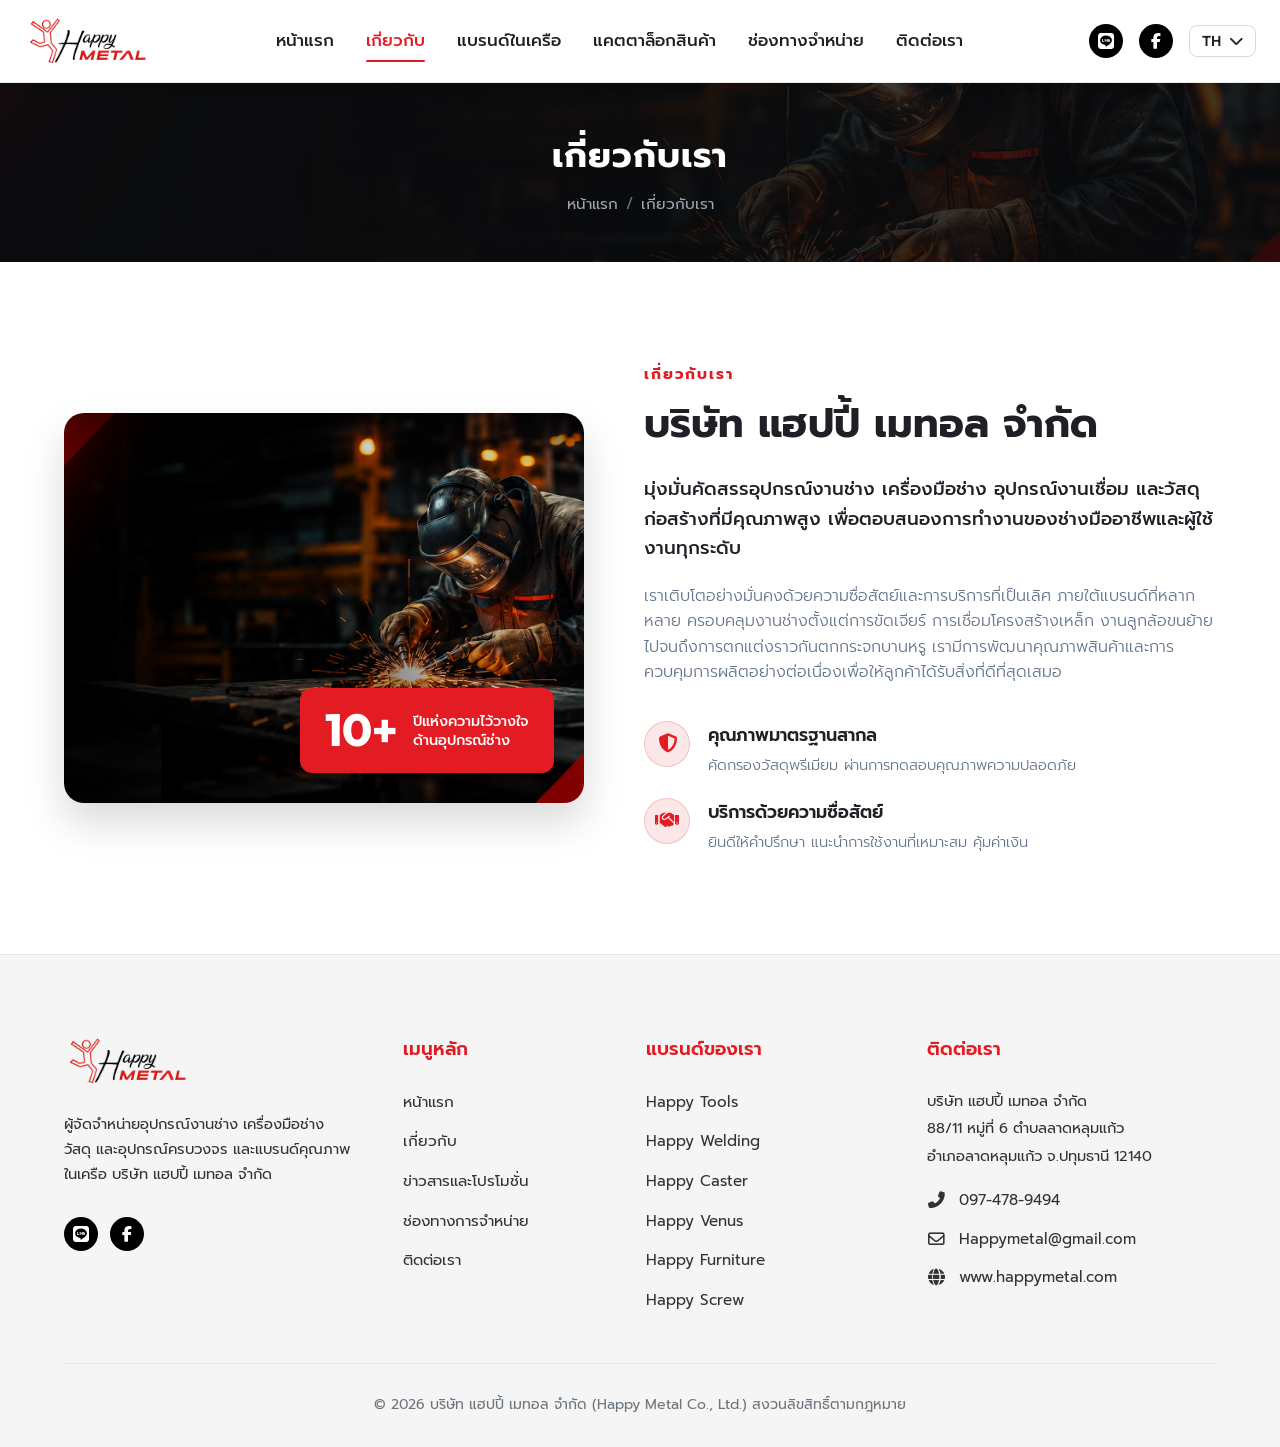
==== about.html @ 50dba53c "Initial commit" ====
<!DOCTYPE html>
<html lang="th">
<head>
    <meta charset="UTF-8">
    <meta name="viewport" content="width=device-width, initial-scale=1.0">
    <title>เกี่ยวกับเรา | Happy Metal</title>
    <!-- Meta Tags for SEO -->
    <meta name="description" content="บริษัท แฮปปี้ เมทอล จำกัด ผู้นำเข้าและจัดจำหน่ายอุปกรณ์งานช่าง ครบวงจร คัดสรรคุณภาพเพื่อความเป็นมืออาชีพ">
    <meta name="keywords" content="Happy Metal, แฮปปี้ เมทอล, เกี่ยวกับเรา, เครื่องมือช่าง, อุปกรณ์เชื่อม, ลูกล้อ, อุปกรณ์กระจก">
    <meta name="author" content="Happy Metal Co., Ltd.">
    <link rel="icon" href="logo/Happt Metal.png" type="image/png">
    
    <!-- Google Fonts: Prompt for Thai & Outfit for English -->
    <link rel="preconnect" href="https://fonts.googleapis.com">
    <link rel="preconnect" href="https://fonts.gstatic.com" crossorigin>
    <link href="https://fonts.googleapis.com/css2?family=Outfit:wght@300;400;600;700;800&family=Prompt:wght@300;400;500;600;700&display=swap" rel="stylesheet">
    
    <!-- FontAwesome for Premium Icons -->
    <link rel="stylesheet" href="https://cdnjs.cloudflare.com/ajax/libs/font-awesome/6.4.0/css/all.min.css">
    
    <!-- Custom Style Sheet -->
    <link rel="stylesheet" href="styles.css">
</head>
<body>

    <!-- Header & Navigation -->
    <header class="navbar" id="navbar">
        <div class="nav-container">
            <a href="index.html" class="logo-area" id="nav-logo">
                <img src="logo/Happt Metal.png" alt="Happy Metal Logo" class="logo-img">
            </a>
            
            <nav class="nav-menu" id="nav-menu">
                <a href="index.html" class="nav-link">หน้าแรก</a>
                <a href="about.html" class="nav-link active">เกี่ยวกับ</a>
                <a href="brands.html" class="nav-link">แบรนด์ในเครือ</a>
                <a href="catalog.html" class="nav-link">แคตตาล็อกสินค้า</a>
                <a href="channels.html" class="nav-link">ช่องทางจำหน่าย</a>
                <a href="contact.html" class="nav-link">ติดต่อเรา</a>
            </nav>
            
            <div class="nav-actions">
                <a href="https://line.me" target="_blank" class="social-icon line-btn" title="Line Official Account"><i class="fab fa-line"></i></a>
                <a href="https://facebook.com" target="_blank" class="social-icon fb-btn" title="Facebook Page"><i class="fab fa-facebook-f"></i></a>
                <div class="lang-switcher" id="lang-switcher">
                    <button class="lang-btn" id="lang-btn">
                        <span>TH</span> <i class="fas fa-chevron-down"></i>
                    </button>
                    <div class="lang-dropdown">
                        <a href="#" class="lang-item active">TH</a>
                        <a href="#" class="lang-item">EN</a>
                    </div>
                </div>
                <!-- Hamburger Menu for Mobile -->
                <button class="hamburger-menu" id="hamburger-menu" aria-label="Toggle Menu">
                    <span></span>
                    <span></span>
                    <span></span>
                </button>
            </div>
        </div>
    </header>

    <!-- Page Banner -->
    <section class="page-banner">
        <div class="page-banner-overlay"></div>
        <div class="page-banner-content">
            <h1 class="page-banner-title">เกี่ยวกับเรา</h1>
            <div class="page-banner-breadcrumbs">
                <a href="index.html">หน้าแรก</a><span>/</span>เกี่ยวกับเรา
            </div>
        </div>
    </section>

    <!-- About Us Section -->
    <section class="about-section" id="about" style="border-top: none;">
        <div class="container">
            <div class="about-grid">
                <div class="about-img-area">
                    <div class="img-frame">
                        <img src="brands/BGM.png" alt="Happy Metal Factory" class="about-img-main">
                        <div class="img-badge">
                            <span class="badge-num">10+</span>
                            <span class="badge-txt">ปีแห่งความไว้วางใจ<br>ด้านอุปกรณ์ช่าง</span>
                        </div>
                    </div>
                </div>
                <div class="about-content-area">
                    <h3 class="about-tag">เกี่ยวกับเรา</h3>
                    <h2 class="about-title">บริษัท แฮปปี้ เมทอล จำกัด</h2>
                    <p class="about-text-lead">มุ่งมั่นคัดสรรอุปกรณ์งานช่าง เครื่องมือช่าง อุปกรณ์งานเชื่อม และวัสดุก่อสร้างที่มีคุณภาพสูง เพื่อตอบสนองการทำงานของช่างมืออาชีพและผู้ใช้งานทุกระดับ</p>
                    <p class="about-text">เราเติบโตอย่างมั่นคงด้วยความซื่อสัตย์และการบริการที่เป็นเลิศ ภายใต้แบรนด์ที่หลากหลาย ครอบคลุมงานช่างตั้งแต่การขัดเจียร์ การเชื่อมโครงสร้างเหล็ก งานลูกล้อขนย้าย ไปจนถึงการตกแต่งราวกันตกกระจกบานหรู เรามีการพัฒนาคุณภาพสินค้าและการควบคุมการผลิตอย่างต่อเนื่องเพื่อให้ลูกค้าได้รับสิ่งที่ดีที่สุดเสมอ</p>
                    
                    <div class="about-features">
                        <div class="feature-item">
                            <div class="feature-icon"><i class="fas fa-shield-alt"></i></div>
                            <div class="feature-info">
                                <h4>คุณภาพมาตรฐานสากล</h4>
                                <p>คัดกรองวัสดุพรีเมียม ผ่านการทดสอบคุณภาพความปลอดภัย</p>
                            </div>
                        </div>
                        <div class="feature-item">
                            <div class="feature-icon"><i class="fas fa-handshake"></i></div>
                            <div class="feature-info">
                                <h4>บริการด้วยความซื่อสัตย์</h4>
                                <p>ยินดีให้คำปรึกษา แนะนำการใช้งานที่เหมาะสม คุ้มค่าเงิน</p>
                            </div>
                        </div>
                    </div>
                </div>
            </div>
        </div>
    </section>

    <!-- Footer -->
    <footer class="footer">
        <div class="container">
            <div class="footer-grid">
                <!-- Column 1: Logo & Description -->
                <div class="footer-col brand-col">
                    <img src="logo/Happt Metal.png" alt="Happy Metal Logo" class="footer-logo">
                    <p class="footer-desc">ผู้จัดจำหน่ายอุปกรณ์งานช่าง เครื่องมือช่าง วัสดุ และอุปกรณ์ครบวงจร และแบรนด์คุณภาพ ในเครือ บริษัท แฮปปี้ เมทอล จำกัด</p>
                    <div class="footer-socials">
                        <a href="https://line.me" target="_blank" class="social-icon"><i class="fab fa-line"></i></a>
                        <a href="https://facebook.com" target="_blank" class="social-icon"><i class="fab fa-facebook-f"></i></a>
                    </div>
                </div>
                
                <!-- Column 2: Main Menu -->
                <div class="footer-col links-col">
                    <h3>เมนูหลัก</h3>
                    <ul>
                        <li><a href="index.html">หน้าแรก</a></li>
                        <li><a href="about.html">เกี่ยวกับ</a></li>
                        <li><a href="catalog.html" class="brand-filter-link" data-brand="others">ข่าวสารและโปรโมชั่น</a></li>
                        <li><a href="channels.html">ช่องทางการจำหน่าย</a></li>
                        <li><a href="contact.html">ติดต่อเรา</a></li>
                    </ul>
                </div>

                <!-- Column 3: Our Brands -->
                <div class="footer-col links-col">
                    <h3>แบรนด์ของเรา</h3>
                    <ul>
                        <li><a href="catalog.html" class="brand-filter-link" data-brand="happy-tools">Happy Tools</a></li>
                        <li><a href="catalog.html" class="brand-filter-link" data-brand="happy-welding">Happy Welding</a></li>
                        <li><a href="catalog.html" class="brand-filter-link" data-brand="happy-caster">Happy Caster</a></li>
                        <li><a href="catalog.html" class="brand-filter-link" data-brand="happy-venus">Happy Venus</a></li>
                        <li><a href="catalog.html" class="brand-filter-link" data-brand="others">Happy Furniture</a></li>
                        <li><a href="catalog.html" class="brand-filter-link" data-brand="others">Happy Screw</a></li>
                    </ul>
                </div>
                
                <!-- Column 4: Contact Us -->
                <div class="footer-col contact-col">
                    <h3>ติดต่อเรา</h3>
                    <div class="footer-address">
                        <p>บริษัท แฮปปี้ เมทอล จำกัด</p>
                        <p>88/11 หมู่ที่ 6 ตำบลลาดหลุมแก้ว</p>
                        <p>อำเภอลาดหลุมแก้ว จ.ปทุมธานี 12140</p>
                    </div>
                    <ul class="footer-contact-details">
                        <li>
                            <i class="fas fa-phone-alt"></i>
                            <span>097-478-9494</span>
                        </li>
                        <li>
                            <i class="far fa-envelope"></i>
                            <span>Happymetal@gmail.com</span>
                        </li>
                        <li>
                            <i class="fas fa-globe"></i>
                            <span>www.happymetal.com</span>
                        </li>
                    </ul>
                </div>
            </div>
            
            <div class="footer-bottom">
                <p>&copy; 2026 บริษัท แฮปปี้ เมทอล จำกัด (Happy Metal Co., Ltd.) สงวนลิขสิทธิ์ตามกฎหมาย</p>
            </div>
        </div>
    </footer>

    <!-- Custom Script File -->
    <script src="app.js"></script>
</body>
</html>
---- styles.css ----
/* ==========================================================================
   Happy Metal Corporate Website Stylesheet
   ========================================================================== */

/* 1. Global Reset & Variables */
:root {
    /* Color Palette */
    --color-bg-dark: #0b0c0e;
    --color-bg-card: #17181c;
    --color-primary: #e31b23;      /* Brand Red */
    --color-primary-hover: #c61118;
    
    /* Brand Accents */
    --color-brand-tools: #f1c40f;    /* Yellow */
    --color-brand-welding: #5b3cc4;  /* Purple */
    --color-brand-caster: #e67e22;   /* Orange */
    --color-brand-venus: #e91e63;    /* Pink */
    
    /* Neutral Colors */
    --color-text-light: #ffffff;
    --color-text-gray: #a0a5b0;
    --color-text-dark: #1e2025;
    --color-text-muted: #6c757d;
    --color-light-gray: #f8f9fa;
    --color-border: #e2e8f0;
    
    /* Fonts */
    --font-primary: 'Prompt', sans-serif;
    --font-secondary: 'Outfit', sans-serif;
    
    /* Transitions & Shadows */
    --transition-smooth: all 0.35s cubic-bezier(0.4, 0, 0.2, 1);
    --shadow-sm: 0 2px 4px rgba(0,0,0,0.05);
    --shadow-md: 0 10px 20px rgba(0,0,0,0.08);
    --shadow-lg: 0 20px 40px rgba(0,0,0,0.15);
    --shadow-brand: 0 15px 30px rgba(227, 27, 35, 0.25);
    
    --border-radius-lg: 20px;
    --border-radius-md: 12px;
    --border-radius-sm: 8px;
}

* {
    margin: 0;
    padding: 0;
    box-sizing: border-box;
    scroll-behavior: smooth;
}

body {
    font-family: var(--font-primary);
    background-color: #ffffff;
    color: var(--color-text-dark);
    line-height: 1.6;
    overflow-x: hidden;
    padding-top: 82px; /* Match navbar height to prevent overlap */
}

a {
    text-decoration: none;
    color: inherit;
    transition: var(--transition-smooth);
}

img {
    max-width: 100%;
    height: auto;
    display: block;
}

ul {
    list-style: none;
}

/* Common Layout Utilities */
.container {
    width: 100%;
    max-width: 1200px;
    margin: 0 auto;
    padding: 0 24px;
}

.text-center {
    text-align: center;
}

/* Section Common Styling */
section {
    padding: 100px 0;
    position: relative;
}

.section-header {
    margin-bottom: 60px;
}

.section-title {
    font-size: 2.5rem;
    font-weight: 700;
    color: var(--color-text-dark);
    margin-bottom: 15px;
    position: relative;
    display: inline-block;
}

.section-title::after {
    content: '';
    position: absolute;
    bottom: -8px;
    left: 50%;
    transform: translateX(-50%);
    width: 60px;
    height: 4px;
    background-color: var(--color-primary);
    border-radius: 2px;
}

.section-subtitle {
    font-size: 1.1rem;
    color: var(--color-text-muted);
    max-width: 700px;
    margin: 0 auto;
}

/* Premium Buttons */
.btn {
    display: inline-flex;
    align-items: center;
    justify-content: center;
    gap: 10px;
    padding: 14px 28px;
    font-size: 1rem;
    font-weight: 600;
    border-radius: var(--border-radius-sm);
    cursor: pointer;
    transition: var(--transition-smooth);
    border: none;
    outline: none;
}

.btn-pill {
    border-radius: 50px;
}

.btn-primary {
    background-color: var(--color-primary);
    color: var(--color-text-light);
    box-shadow: var(--shadow-brand);
}

.btn-primary:hover {
    background-color: var(--color-primary-hover);
    transform: translateY(-2px);
    box-shadow: 0 20px 35px rgba(227, 27, 35, 0.4);
}

.btn-secondary {
    background-color: transparent;
    color: var(--color-text-light);
    border: 2px solid var(--color-text-light);
}

.btn-secondary:hover {
    background-color: var(--color-text-light);
    color: var(--color-bg-dark);
    transform: translateY(-2px);
}

.btn-block {
    display: flex;
    width: 100%;
}

.btn-line {
    background-color: #06c755;
    color: white;
}
.btn-line:hover {
    background-color: #05b04b;
    box-shadow: 0 10px 20px rgba(6, 199, 85, 0.3);
    transform: translateY(-2px);
}

.btn-fb {
    background-color: #1877f2;
    color: white;
}
.btn-fb:hover {
    background-color: #166fe5;
    box-shadow: 0 10px 20px rgba(24, 119, 242, 0.3);
    transform: translateY(-2px);
}

/* ==========================================================================
   2. Header & Navbar Navigation
   ========================================================================== */
.navbar {
    position: fixed;
    top: 0;
    left: 0;
    width: 100%;
    z-index: 1000;
    background-color: #ffffff;
    border-bottom: 1px solid rgba(0, 0, 0, 0.08);
    transition: var(--transition-smooth);
    box-shadow: 0 2px 10px rgba(0, 0, 0, 0.04);
}

.navbar.scrolled {
    background-color: #ffffff;
    box-shadow: 0 4px 20px rgba(0, 0, 0, 0.08);
    padding: 5px 0;
}

.nav-container {
    max-width: 1300px;
    margin: 0 auto;
    padding: 15px 24px;
    display: flex;
    align-items: center;
    justify-content: space-between;
}

.logo-area {
    display: flex;
    align-items: center;
}

.logo-img {
    height: 52px;
    width: auto;
    object-fit: contain;
    transition: var(--transition-smooth);
}

.navbar.scrolled .logo-img {
    height: 44px;
}

.nav-menu {
    display: flex;
    align-items: center;
    gap: 32px;
}

.nav-link {
    font-size: 1.05rem;
    font-weight: 500;
    color: var(--color-text-dark);
    position: relative;
    padding: 8px 0;
}

.nav-link::after {
    content: '';
    position: absolute;
    bottom: 0;
    left: 0;
    width: 0;
    height: 2px;
    background-color: var(--color-primary);
    transition: var(--transition-smooth);
    border-radius: 1px;
}

.nav-link:hover, .nav-link.active {
    color: var(--color-primary);
}

.nav-link:hover::after, .nav-link.active::after {
    width: 100%;
}

.nav-actions {
    display: flex;
    align-items: center;
    gap: 16px;
}

.social-icon {
    width: 34px;
    height: 34px;
    border-radius: 50%;
    display: flex;
    align-items: center;
    justify-content: center;
    background-color: #000000;
    color: #ffffff;
    font-size: 1rem;
    border: none;
    transition: var(--transition-smooth);
}

.social-icon:hover {
    background-color: var(--color-primary);
    color: #ffffff;
    transform: translateY(-2px);
    box-shadow: 0 4px 10px rgba(0, 0, 0, 0.15);
}

.lang-switcher {
    position: relative;
}

.lang-btn {
    background: transparent;
    border: 1px solid rgba(0, 0, 0, 0.15);
    border-radius: var(--border-radius-sm);
    color: var(--color-text-dark);
    padding: 6px 12px;
    font-size: 0.9rem;
    font-weight: 600;
    cursor: pointer;
    display: flex;
    align-items: center;
    gap: 8px;
    transition: var(--transition-smooth);
    font-family: var(--font-secondary);
}

.lang-btn:hover {
    border-color: var(--color-primary);
    color: var(--color-primary);
}

.lang-dropdown {
    position: absolute;
    top: calc(100% + 8px);
    right: 0;
    background-color: #ffffff;
    border: 1px solid var(--color-border);
    border-radius: var(--border-radius-sm);
    box-shadow: var(--shadow-lg);
    display: flex;
    flex-direction: column;
    width: 70px;
    overflow: hidden;
    opacity: 0;
    transform: translateY(-10px);
    pointer-events: none;
    transition: var(--transition-smooth);
}

.lang-switcher:hover .lang-dropdown {
    opacity: 1;
    transform: translateY(0);
    pointer-events: auto;
}

.lang-item {
    padding: 8px 16px;
    font-size: 0.9rem;
    font-weight: 600;
    text-align: center;
    color: var(--color-text-dark);
    font-family: var(--font-secondary);
}

.lang-item:hover, .lang-item.active {
    background-color: var(--color-primary);
    color: #ffffff;
}

/* Mobile Hamburger Menu */
.hamburger-menu {
    display: none;
    flex-direction: column;
    justify-content: space-between;
    width: 24px;
    height: 18px;
    background: transparent;
    border: none;
    cursor: pointer;
    z-index: 1001;
}

.hamburger-menu span {
    display: block;
    width: 100%;
    height: 2px;
    background-color: var(--color-text-dark);
    transition: var(--transition-smooth);
    border-radius: 1px;
}

/* Hamburger active transformation */
.hamburger-menu.active span:nth-child(1) {
    transform: translateY(8px) rotate(45deg);
}

.hamburger-menu.active span:nth-child(2) {
    opacity: 0;
}

.hamburger-menu.active span:nth-child(3) {
    transform: translateY(-8px) rotate(-45deg);
}

/* ==========================================================================
   3. Hero Banner Section
   ========================================================================== */
.hero-section {
    height: 420px;
    width: 100%;
    max-width: 100%;
    display: flex;
    align-items: center;
    overflow: hidden;
    position: relative;
    padding: 0;
}

.hero-bg {
    position: absolute;
    top: 0;
    left: 0;
    width: 100%;
    height: 100%;
    background-size: cover;
    background-position: center right;
    transition: transform 10s ease;
}

.hero-section:hover .hero-bg {
    transform: scale(1.05);
}

/* The dark overlay that ensures text readability on the left */
.hero-overlay-slanted {
    position: absolute;
    top: 0;
    left: 0;
    width: 100%;
    height: 100%;
    background: linear-gradient(to right, 
        rgba(11, 12, 14, 0.85) 0%, 
        rgba(11, 12, 14, 0.5) 40%, 
        transparent 70%
    );
    z-index: 1;
}

.hero-overlay-slanted::after {
    display: none;
}

.hero-container {
    position: relative;
    z-index: 5;
    height: 100%;
    display: flex;
    align-items: center;
}

.hero-content {
    max-width: 600px;
    opacity: 0;
    transform: translateY(20px);
    animation: fadeInUp 1s forwards 0.2s;
}

.hero-title {
    font-family: var(--font-secondary);
    font-size: 3.8rem;
    font-weight: 800;
    letter-spacing: 2px;
    color: var(--color-primary);
    margin-bottom: 0px;
    line-height: 1.1;
    text-shadow: 0 5px 15px rgba(0,0,0,0.5);
}

.hero-subtitle {
    font-size: 2.2rem;
    font-weight: 700;
    color: var(--color-text-light);
    margin-bottom: 10px;
    text-shadow: 0 4px 8px rgba(0,0,0,0.5);
}

.hero-desc {
    font-size: 1.1rem;
    color: rgba(255, 255, 255, 0.85);
    margin-bottom: 25px;
    font-weight: 300;
    border-left: 3px solid var(--color-primary);
    padding-left: 15px;
}

.hero-scroll-indicator {
    position: absolute;
    bottom: 15px;
    left: 50%;
    transform: translateX(-50%);
    z-index: 5;
    display: flex;
    flex-direction: column;
    align-items: center;
    gap: 6px;
    color: var(--color-text-gray);
    font-size: 0.8rem;
    pointer-events: none;
}

.animate-bounce {
    animation: bounce 2s infinite;
}

/* ==========================================================================
   4. Our Brands Section
   ========================================================================== */
.brands-section {
    background-color: #ffffff;
}

.brands-grid {
    display: grid;
    grid-template-columns: repeat(4, 1fr);
    gap: 24px;
    margin-top: 40px;
}

/* Interactive Brand Cards */
.brand-card {
    position: relative;
    border-radius: var(--border-radius-lg);
    overflow: hidden;
    cursor: pointer;
    transition: transform 0.4s cubic-bezier(0.175, 0.885, 0.32, 1.275), box-shadow 0.4s cubic-bezier(0.165, 0.84, 0.44, 1);
    background-color: var(--color-bg-card);
    aspect-ratio: 1 / 1.8;
}

.brand-card-img {
    width: 100%;
    height: 100%;
    object-fit: cover;
    transition: var(--transition-smooth);
}

.brand-card-overlay {
    position: absolute;
    top: 0;
    left: 0;
    width: 100%;
    height: 100%;
    background: linear-gradient(to top, rgba(0,0,0,0.7) 0%, rgba(0,0,0,0.2) 50%, transparent 100%);
    opacity: 0;
    display: flex;
    align-items: flex-end;
    justify-content: center;
    padding-bottom: 35px;
    transition: var(--transition-smooth);
}

.brand-card-btn {
    display: inline-flex;
    align-items: center;
    gap: 10px;
    background-color: var(--color-text-light);
    color: var(--color-bg-dark);
    font-family: var(--font-primary);
    font-weight: 600;
    padding: 10px 20px 10px 24px;
    border-radius: 50px;
    border: none;
    cursor: pointer;
    font-size: 0.95rem;
    transform: translateY(15px);
    transition: var(--transition-smooth);
    box-shadow: var(--shadow-md);
}

.brand-card-btn i {
    display: inline-flex;
    align-items: center;
    justify-content: center;
    width: 22px;
    height: 22px;
    border: 1.5px solid var(--color-bg-dark);
    border-radius: 50%;
    font-size: 0.68rem;
    padding-left: 1px; /* Visual center adjustment for chevron */
}

.brand-card:hover {
    transform: translateY(-15px) scale(1.03);
}

.brand-card:hover .brand-card-overlay {
    opacity: 1;
}

.brand-card:hover .brand-card-btn {
    transform: translateY(0);
}

/* Glow Styles */
.yellow-glow {
    box-shadow: 0 5px 15px rgba(241, 196, 15, 0.1);
}
.yellow-glow:hover {
    box-shadow: 0 15px 35px rgba(241, 196, 15, 0.35);
}

.purple-glow {
    box-shadow: 0 5px 15px rgba(91, 60, 196, 0.1);
}
.purple-glow:hover {
    box-shadow: 0 15px 35px rgba(91, 60, 196, 0.35);
}

.orange-glow {
    box-shadow: 0 5px 15px rgba(230, 126, 34, 0.1);
}
.orange-glow:hover {
    box-shadow: 0 15px 35px rgba(230, 126, 34, 0.35);
}

.pink-glow {
    box-shadow: 0 5px 15px rgba(233, 30, 99, 0.1);
}
.pink-glow:hover {
    box-shadow: 0 15px 35px rgba(233, 30, 99, 0.35);
}

/* ==========================================================================
   5. Product Catalog (Showcase) Section
   ========================================================================== */
.catalog-section {
    background-color: var(--color-light-gray);
    color: var(--color-text-dark);
}

.catalog-section .section-title {
    color: var(--color-text-dark);
}

.catalog-section .section-subtitle {
    color: var(--color-text-muted);
}

.catalog-filters {
    display: flex;
    justify-content: center;
    flex-wrap: wrap;
    gap: 12px;
    margin-bottom: 45px;
}

.filter-btn {
    font-family: var(--font-primary);
    background-color: white;
    color: var(--color-text-dark);
    padding: 10px 24px;
    border-radius: 50px;
    font-size: 0.95rem;
    font-weight: 500;
    border: 1px solid var(--color-border);
    cursor: pointer;
    transition: var(--transition-smooth);
    box-shadow: var(--shadow-sm);
}

.filter-btn:hover {
    transform: translateY(-2px);
    box-shadow: var(--shadow-md);
}

/* Dynamic filter active colors corresponding to their brand themes */
.filter-btn.active {
    color: white;
}

.filter-btn[data-filter="all"].active { background-color: var(--color-primary); border-color: var(--color-primary); }
.filter-btn[data-filter="happy-tools"].active { background-color: var(--color-brand-tools); border-color: var(--color-brand-tools); color: #000; }
.filter-btn[data-filter="happy-welding"].active { background-color: var(--color-brand-welding); border-color: var(--color-brand-welding); }
.filter-btn[data-filter="happy-caster"].active { background-color: var(--color-brand-caster); border-color: var(--color-brand-caster); }
.filter-btn[data-filter="happy-venus"].active { background-color: var(--color-brand-venus); border-color: var(--color-brand-venus); }
.filter-btn[data-filter="others"].active { background-color: #64748b; border-color: #64748b; }

.products-grid {
    display: grid;
    grid-template-columns: repeat(4, 1fr);
    gap: 30px;
}

/* Product Cards */
.product-item {
    transition: var(--transition-smooth);
}

.product-card {
    background-color: white;
    border-radius: var(--border-radius-md);
    overflow: hidden;
    box-shadow: var(--shadow-sm);
    border: 1px solid var(--color-border);
    height: 100%;
    display: flex;
    flex-direction: column;
    transition: transform 0.4s cubic-bezier(0.175, 0.885, 0.32, 1.275), box-shadow 0.4s cubic-bezier(0.165, 0.84, 0.44, 1);
}

.product-img-wrapper {
    position: relative;
    aspect-ratio: 1/1;
    overflow: hidden;
    background-color: #f1f2f5;
    display: flex;
    align-items: center;
    justify-content: center;
}

.product-img {
    width: 100%;
    height: 100%;
    object-fit: cover;
    transition: var(--transition-smooth);
}

.product-card:hover {
    transform: translateY(-10px);
    box-shadow: var(--shadow-lg);
}

.product-badge {
    position: absolute;
    top: 12px;
    right: 12px;
    font-size: 0.75rem;
    font-weight: 600;
    padding: 4px 10px;
    border-radius: 50px;
    color: white;
    box-shadow: var(--shadow-sm);
}

/* Badge color configurations */
.tools-badge { background-color: var(--color-brand-tools); color: #000; }
.welding-badge { background-color: var(--color-brand-welding); }
.caster-badge { background-color: var(--color-brand-caster); }
.venus-badge { background-color: var(--color-brand-venus); }
.others-badge { background-color: #64748b; }

.product-info {
    padding: 20px;
    display: flex;
    flex-direction: column;
    flex-grow: 1;
}

.product-name {
    font-size: 1.1rem;
    font-weight: 600;
    color: var(--color-text-dark);
    margin-bottom: 8px;
    line-height: 1.4;
    height: 2.8rem;
    display: -webkit-box;
    -webkit-line-clamp: 2;
    -webkit-box-orient: vertical;
    overflow: hidden;
}

.product-desc-short {
    font-size: 0.88rem;
    color: var(--color-text-muted);
    margin-bottom: 20px;
    line-height: 1.5;
    height: 2.6rem;
    display: -webkit-box;
    -webkit-line-clamp: 2;
    -webkit-box-orient: vertical;
    overflow: hidden;
}

.btn-view-detail {
    margin-top: auto;
    background: transparent;
    border: none;
    color: var(--color-primary);
    font-weight: 600;
    font-size: 0.95rem;
    cursor: pointer;
    display: flex;
    align-items: center;
    gap: 8px;
    padding: 0;
    transition: var(--transition-smooth);
    text-align: left;
}

.btn-view-detail i {
    transition: var(--transition-smooth);
}

.product-card:hover {
    transform: translateY(-6px);
    box-shadow: var(--shadow-lg);
    border-color: rgba(227, 27, 35, 0.15);
}

.product-card:hover .btn-view-detail {
    color: var(--color-primary-hover);
}

.product-card:hover .btn-view-detail i {
    transform: translateX(4px);
}

/* ==========================================================================
   6. About Us Section
   ========================================================================== */
.about-section {
    background-color: #ffffff;
    border-top: 1px solid var(--color-border);
    color: var(--color-text-dark);
}

.about-grid {
    display: grid;
    grid-template-columns: 1fr 1.1fr;
    gap: 60px;
    align-items: center;
}

.about-img-area {
    position: relative;
}

.img-frame {
    position: relative;
    border-radius: var(--border-radius-lg);
    overflow: hidden;
    box-shadow: var(--shadow-lg);
}

.about-img-main {
    width: 100%;
    object-fit: cover;
    aspect-ratio: 4/3;
    filter: brightness(0.85);
}

.img-badge {
    position: absolute;
    bottom: 30px;
    right: 30px;
    background-color: var(--color-primary);
    color: white;
    padding: 20px 25px;
    border-radius: var(--border-radius-md);
    box-shadow: var(--shadow-lg);
    display: flex;
    align-items: center;
    gap: 15px;
    z-index: 10;
}

.badge-num {
    font-family: var(--font-secondary);
    font-size: 2.8rem;
    font-weight: 800;
    line-height: 1;
}

.badge-txt {
    font-size: 0.9rem;
    font-weight: 500;
    line-height: 1.3;
}

.about-tag {
    color: var(--color-primary);
    font-size: 0.95rem;
    font-weight: 700;
    text-transform: uppercase;
    letter-spacing: 2px;
    margin-bottom: 12px;
}

.about-title {
    font-size: 2.5rem;
    font-weight: 700;
    margin-bottom: 25px;
    line-height: 1.3;
}

.about-text-lead {
    font-size: 1.15rem;
    color: var(--color-text-dark);
    margin-bottom: 20px;
    font-weight: 500;
}

.about-text {
    color: #64748b;
    margin-bottom: 35px;
    font-weight: 300;
}

.about-features {
    display: flex;
    flex-direction: column;
    gap: 20px;
}

.feature-item {
    display: flex;
    gap: 18px;
    align-items: flex-start;
}

.feature-icon {
    width: 46px;
    height: 46px;
    background-color: rgba(227, 27, 35, 0.1);
    border: 1px solid rgba(227, 27, 35, 0.2);
    border-radius: 50%;
    display: flex;
    align-items: center;
    justify-content: center;
    color: var(--color-primary);
    font-size: 1.2rem;
    flex-shrink: 0;
}

.feature-info h4 {
    font-size: 1.1rem;
    font-weight: 600;
    margin-bottom: 5px;
}

.feature-info p {
    color: #64748b;
    font-size: 0.92rem;
    font-weight: 300;
}

/* ==========================================================================
   7. Distribution Channels Section
   ========================================================================== */
.channels-section {
    background-color: #f8f9fa;
}

.channels-grid {
    display: grid;
    grid-template-columns: repeat(4, 1fr);
    gap: 24px;
    margin-top: 50px;
}

.channel-card {
    background-color: #ffffff;
    border: 1px solid var(--color-border);
    border-radius: var(--border-radius-md);
    padding: 35px 25px;
    display: flex;
    flex-direction: column;
    align-items: center;
    transition: var(--transition-smooth);
}

.channel-icon {
    font-size: 2.5rem;
    margin-bottom: 20px;
    transition: var(--transition-smooth);
}

.channel-card h3 {
    font-size: 1.25rem;
    font-weight: 600;
    color: var(--color-text-dark);
    margin-bottom: 12px;
}

.channel-card p {
    font-size: 0.88rem;
    color: var(--color-text-muted);
    margin-bottom: 25px;
    font-weight: 300;
    flex-grow: 1;
}

.channel-link {
    font-size: 0.9rem;
    font-weight: 600;
    display: inline-flex;
    align-items: center;
    gap: 8px;
}

.channel-link i {
    transition: var(--transition-smooth);
}

.channel-card:hover {
    transform: translateY(-8px);
    background-color: #ffffff;
}

.channel-card:hover .channel-link i {
    transform: translateX(5px);
}

/* Colored specific themes for channels */
.card-line .channel-icon, .card-line .channel-link { color: #06c755; }
.card-line:hover { border-color: rgba(6, 199, 85, 0.3); box-shadow: 0 15px 30px rgba(6, 199, 85, 0.15); }

.card-facebook .channel-icon, .card-facebook .channel-link { color: #1877f2; }
.card-facebook:hover { border-color: rgba(24, 119, 242, 0.3); box-shadow: 0 15px 30px rgba(24, 119, 242, 0.15); }

.card-shopee .channel-icon, .card-shopee .channel-link { color: #ee4d2d; }
.card-shopee:hover { border-color: rgba(238, 77, 45, 0.3); box-shadow: 0 15px 30px rgba(238, 77, 45, 0.15); }

.card-lazada .channel-icon, .card-lazada .channel-link { color: #101566; }
/* Lazada colors can also be a blue-purple gradient */
.card-lazada:hover { border-color: rgba(16, 21, 102, 0.4); box-shadow: 0 15px 30px rgba(16, 21, 102, 0.15); }

/* ==========================================================================
   8. Contact & Map Section
   ========================================================================== */
.contact-section {
    background-color: #ffffff;
}

.contact-grid {
    display: grid;
    grid-template-columns: 1fr 1.2fr;
    gap: 50px;
    margin-bottom: 60px;
}

.contact-info-area {
    display: flex;
    flex-direction: column;
    gap: 30px;
}

.info-box {
    display: flex;
    gap: 20px;
    align-items: flex-start;
}

.info-icon {
    width: 48px;
    height: 48px;
    background-color: #f8f9fa;
    border: 1px solid var(--color-border);
    border-radius: var(--border-radius-sm);
    display: flex;
    align-items: center;
    justify-content: center;
    color: var(--color-primary);
    font-size: 1.25rem;
    flex-shrink: 0;
}

.info-details h3 {
    font-size: 1.15rem;
    font-weight: 600;
    color: var(--color-text-dark);
    margin-bottom: 6px;
}

.info-details p {
    color: var(--color-text-muted);
    font-size: 0.95rem;
    font-weight: 300;
}

/* Premium Form Styling */
.contact-form-area {
    background-color: #f8f9fa;
    border: 1px solid var(--color-border);
    padding: 40px;
    border-radius: var(--border-radius-lg);
    box-shadow: var(--shadow-md);
}

.contact-form {
    display: flex;
    flex-direction: column;
    gap: 20px;
}

.form-group-row {
    display: grid;
    grid-template-columns: 1fr 1fr;
    gap: 20px;
}

.form-group {
    display: flex;
    flex-direction: column;
    gap: 8px;
}

.form-group label {
    font-size: 0.9rem;
    font-weight: 500;
    color: var(--color-text-dark);
}

.form-group label .required {
    color: var(--color-primary);
}

.form-group input,
.form-group select,
.form-group textarea {
    font-family: var(--font-primary);
    background-color: #ffffff;
    border: 1px solid var(--color-border);
    color: var(--color-text-dark);
    padding: 12px 16px;
    border-radius: var(--border-radius-sm);
    font-size: 0.95rem;
    transition: var(--transition-smooth);
    outline: none;
}

.form-group select {
    appearance: none;
    background-image: url("data:image/svg+xml;utf8,<svg xmlns='http://www.w3.org/2000/svg' width='10' height='6' fill='none'><path stroke='%23333333' stroke-linecap='round' stroke-linejoin='round' stroke-width='1.5' d='M1 1l4 4 4-4'/></svg>");
    background-repeat: no-repeat;
    background-position: right 16px center;
    padding-right: 40px;
}

.form-group select option {
    background-color: #ffffff;
    color: var(--color-text-dark);
}
.form-group input:focus,
.form-group select:focus,
.form-group textarea:focus {
    border-color: var(--color-primary);
    background-color: #ffffff;
    box-shadow: 0 0 10px rgba(227, 27, 35, 0.1);
}
/* Map Container Layout */
.map-container {
    border-radius: var(--border-radius-lg);
    overflow: hidden;
    height: 350px;
    border: 1px solid rgba(255, 255, 255, 0.05);
    box-shadow: var(--shadow-lg);
}

.map-placeholder {
    height: 100%;
    width: 100%;
    background: linear-gradient(135deg, rgba(227, 27, 35, 0.05) 0%, rgba(11, 12, 14, 0.6) 100%), url('brands/BGM.png') no-repeat center center / cover;
    display: flex;
    flex-direction: column;
    align-items: center;
    justify-content: center;
    gap: 15px;
    padding: 30px;
    text-align: center;
}

.map-placeholder i {
    font-size: 3.5rem;
    color: var(--color-primary);
    text-shadow: 0 0 20px rgba(227, 27, 35, 0.4);
}

.map-placeholder h3 {
    font-size: 1.4rem;
    font-weight: 600;
}

.map-placeholder p {
    color: var(--color-text-gray);
    max-width: 500px;
    font-size: 0.92rem;
    margin-bottom: 10px;
}

/* ==========================================================================
   8.5 Page Banner for Subpages
   ========================================================================== */
.page-banner {
    position: relative;
    height: 180px;
    background-color: #0b0c0e;
    background-image: url('brands/BGM.png');
    background-size: cover;
    background-position: center;
    display: flex;
    align-items: center;
    justify-content: center;
    color: #ffffff;
    text-align: center;
    padding: 0;
}

.page-banner-overlay {
    position: absolute;
    top: 0;
    left: 0;
    width: 100%;
    height: 100%;
    background: linear-gradient(115deg, rgba(11, 12, 14, 0.95) 0%, rgba(11, 12, 14, 0.75) 100%);
    z-index: 1;
}

.page-banner-content {
    position: relative;
    z-index: 2;
}

.page-banner-title {
    font-size: 2.2rem;
    font-weight: 700;
    font-family: var(--font-primary);
    color: #ffffff;
    margin-bottom: 8px;
    letter-spacing: 1px;
}

.page-banner-breadcrumbs {
    font-size: 0.95rem;
    color: var(--color-text-gray);
    font-weight: 400;
}

.page-banner-breadcrumbs a {
    color: var(--color-text-gray);
    transition: var(--transition-smooth);
}

.page-banner-breadcrumbs a:hover {
    color: var(--color-primary);
}

.page-banner-breadcrumbs span {
    margin: 0 8px;
    color: var(--color-text-muted);
}

/* ==========================================================================
   9. Footer Styling
   ========================================================================== */
.footer {
    background-color: #f5f5f5;
    border-top: 1px solid #e2e8f0;
    padding: 80px 0 30px;
    color: #333333;
}

.footer-grid {
    display: grid;
    grid-template-columns: 1.5fr 1fr 1.2fr 1.5fr;
    gap: 50px;
    margin-bottom: 50px;
}

.footer-logo {
    height: 52px;
    width: auto;
    object-fit: contain;
    margin-bottom: 25px;
}

.footer-desc {
    color: #333333;
    font-size: 0.92rem;
    line-height: 1.7;
    margin-bottom: 30px;
    font-weight: 400;
}

.footer-socials {
    display: flex;
    gap: 12px;
}

.footer-socials .social-icon {
    background-color: #000000;
    color: #ffffff;
}

.footer-socials .social-icon:hover {
    background-color: var(--color-primary);
    color: #ffffff;
}

.footer-col h3 {
    font-size: 1.15rem;
    font-weight: 600;
    color: var(--color-primary);
    margin-bottom: 25px;
    position: relative;
}

/* Removed h3::after bottom line */

.footer-col ul {
    display: flex;
    flex-direction: column;
    gap: 14px;
}

.footer-col ul a {
    color: #333333;
    font-size: 0.95rem;
    font-weight: 400;
}

.footer-col ul a:hover {
    color: var(--color-primary);
    padding-left: 5px;
}

/* Contact Column Styles */
.footer-address {
    font-size: 0.92rem;
    line-height: 1.6;
    margin-bottom: 20px;
    color: #333333;
}

.footer-address p {
    margin-bottom: 4px;
}

.footer-contact-details {
    display: flex;
    flex-direction: column;
    gap: 14px;
    list-style: none;
    padding: 0;
}

.footer-contact-details li {
    display: flex;
    align-items: center;
    gap: 12px;
    color: #333333;
    font-size: 0.95rem;
}

.footer-contact-details li i {
    font-size: 1.05rem;
    width: 20px;
    text-align: center;
    color: #333333;
}

.footer-bottom {
    border-top: 1px solid #e2e8f0;
    padding-top: 30px;
    text-align: center;
}

.footer-bottom p {
    color: var(--color-text-muted);
    font-size: 0.88rem;
    font-weight: 400;
}

/* ==========================================================================
   10. Lightbox Modal for Products
   ========================================================================== */
.lightbox {
    position: fixed;
    top: 0;
    left: 0;
    width: 100%;
    height: 100%;
    z-index: 2000;
    display: flex;
    align-items: center;
    justify-content: center;
    padding: 24px;
    opacity: 0;
    pointer-events: none;
    transition: var(--transition-smooth);
}

.lightbox.active {
    opacity: 1;
    pointer-events: auto;
}

.lightbox-overlay {
    position: absolute;
    top: 0;
    left: 0;
    width: 100%;
    height: 100%;
    background-color: rgba(11, 12, 14, 0.85);
    backdrop-filter: blur(8px);
}

.lightbox-card {
    position: relative;
    background-color: white;
    color: var(--color-text-dark);
    width: 100%;
    max-width: 900px;
    border-radius: var(--border-radius-lg);
    overflow: hidden;
    z-index: 10;
    box-shadow: var(--shadow-lg);
    transform: scale(0.9);
    transition: var(--transition-smooth);
}

.lightbox.active .lightbox-card {
    transform: scale(1);
}

.lightbox-close {
    position: absolute;
    top: 20px;
    right: 25px;
    background: transparent;
    border: none;
    font-size: 2.2rem;
    cursor: pointer;
    color: var(--color-text-muted);
    z-index: 20;
    transition: var(--transition-smooth);
}

.lightbox-close:hover {
    color: var(--color-primary);
    transform: rotate(90deg);
}

.lightbox-grid {
    display: grid;
    grid-template-columns: 1fr 1fr;
}

.lightbox-img-area {
    background-color: #f1f2f5;
    aspect-ratio: 1/1;
    display: flex;
    align-items: center;
    justify-content: center;
}

.lightbox-img-area img {
    width: 100%;
    height: 100%;
    object-fit: cover;
}

.lightbox-content-area {
    padding: 45px;
    display: flex;
    flex-direction: column;
    justify-content: center;
}

.lightbox-badge {
    font-size: 0.8rem;
    font-weight: 700;
    text-transform: uppercase;
    letter-spacing: 1px;
    padding: 5px 12px;
    border-radius: 50px;
    color: white;
    display: inline-block;
    align-self: flex-start;
    margin-bottom: 20px;
}

.lightbox-title {
    font-size: 1.8rem;
    font-weight: 700;
    line-height: 1.3;
    margin-bottom: 15px;
}

.lightbox-divider {
    width: 50px;
    height: 4px;
    background-color: var(--color-primary);
    margin-bottom: 25px;
}

.lightbox-desc {
    font-size: 1rem;
    color: var(--color-text-muted);
    line-height: 1.7;
    margin-bottom: 30px;
    font-weight: 300;
}

.lightbox-meta {
    display: flex;
    flex-direction: column;
    gap: 12px;
    margin-bottom: 35px;
}

.meta-item {
    display: flex;
    align-items: center;
    gap: 12px;
    font-size: 0.9rem;
    font-weight: 500;
    color: var(--color-text-dark);
}

.meta-item i {
    color: #2ecc71;
}

.lightbox-actions {
    display: flex;
    gap: 15px;
}

.lightbox-actions .btn {
    flex: 1;
    font-size: 0.92rem;
    padding: 12px 20px;
}

/* ==========================================================================
   11. Animations
   ========================================================================== */
@keyframes fadeInUp {
    to {
        opacity: 1;
        transform: translateY(0);
    }
}

@keyframes bounce {
    0%, 20%, 50%, 80%, 100% {
        transform: translateY(0);
    }
    40% {
        transform: translateY(-8px);
    }
    60% {
        transform: translateY(-4px);
    }
}

/* Scroll Fade In Animation Classes triggered by JS */
.fade-in-up-scroll {
    opacity: 0;
    transform: translateY(40px);
    transition: opacity 0.8s ease, transform 0.8s cubic-bezier(0.4, 0, 0.2, 1);
}

.fade-in-up-scroll.appear {
    opacity: 1;
    transform: translateY(0);
}

/* ==========================================================================
   12. Responsive Design (Media Queries)
   ========================================================================== */
@media (max-width: 1024px) {
    .hero-title {
        font-size: 4rem;
    }
    
    .hero-subtitle {
        font-size: 2.2rem;
    }
    
    .brands-grid {
        grid-template-columns: repeat(2, 1fr);
        gap: 20px;
    }
    
    .products-grid {
        grid-template-columns: repeat(3, 1fr);
        gap: 20px;
    }
    
    .about-grid {
        grid-template-columns: 1fr;
        gap: 40px;
    }
    
    .about-img-area {
        max-width: 600px;
        margin: 0 auto;
    }
    
    .channels-grid {
        grid-template-columns: repeat(2, 1fr);
    }
    
    .contact-grid {
        grid-template-columns: 1fr;
        gap: 40px;
    }
    
    .footer-grid {
        grid-template-columns: 1fr 1fr;
        gap: 40px;
    }
    
    .footer-col.brand-col,
    .footer-col.contact-col {
        grid-column: span 2;
    }
}

@media (max-width: 768px) {
    section {
        padding: 70px 0;
    }
    
    .section-title {
        font-size: 2rem;
    }
    
    /* Navigation drawer for mobile */
    .hamburger-menu {
        display: flex;
    }
    
    .nav-menu {
        position: fixed;
        top: 0;
        right: -100%;
        width: 280px;
        height: 100vh;
        background-color: var(--color-bg-card);
        flex-direction: column;
        align-items: flex-start;
        justify-content: flex-start;
        padding: 100px 40px 40px;
        gap: 24px;
        box-shadow: var(--shadow-lg);
        transition: var(--transition-smooth);
        z-index: 1000;
        border-left: 1px solid rgba(255, 255, 255, 0.05);
    }
    
    .nav-menu.active {
        right: 0;
    }
    
    .nav-menu .nav-link {
        font-size: 1.15rem;
        width: 100%;
        color: rgba(255, 255, 255, 0.85);
    }
    
    .nav-menu .nav-link:hover, .nav-menu .nav-link.active {
        color: var(--color-primary);
    }
    
    .hero-section {
        height: 380px;
        min-height: auto;
    }
    
    .hero-title {
        font-size: 3.2rem;
    }
    
    .hero-subtitle {
        font-size: 1.8rem;
    }
    
    .hero-desc {
        font-size: 1rem;
        margin-bottom: 20px;
    }
    
    .products-grid {
        grid-template-columns: repeat(2, 1fr);
    }
    
    .lightbox-grid {
        grid-template-columns: 1fr;
    }
    
    .lightbox-card {
        max-width: 480px;
    }
    
    .lightbox-content-area {
        padding: 30px;
    }
    
    .lightbox-close {
        top: 15px;
        right: 20px;
        color: white;
        text-shadow: 0 2px 5px rgba(0,0,0,0.5);
    }
    
    .lightbox-img-area {
        aspect-ratio: 16/11;
    }
}

@media (max-width: 576px) {
    .container {
        padding: 0 16px;
    }
    
    .hero-section {
        height: 340px;
    }
    
    .hero-title {
        font-size: 2.4rem;
    }
    
    .hero-subtitle {
        font-size: 1.4rem;
    }
    
    .hero-desc {
        font-size: 0.9rem;
        margin-bottom: 15px;
    }
    
    .brands-grid {
        grid-template-columns: 1fr;
    }
    
    .products-grid {
        grid-template-columns: 1fr;
    }
    
    .channels-grid {
        grid-template-columns: 1fr;
    }
    
    .form-group-row {
        grid-template-columns: 1fr;
        gap: 0;
    }
    
    .footer-grid {
        grid-template-columns: 1fr;
        gap: 30px;
    }
    
    .footer-col.brand-col,
    .footer-col.contact-col {
        grid-column: span 1;
    }
    
    .lang-switcher {
        display: none; /* Hide in header, can put in mobile menu */
    }
    
    .img-badge {
        padding: 12px 18px;
        bottom: 15px;
        right: 15px;
        gap: 10px;
    }
    
    .badge-num {
        font-size: 2rem;
    }
    
    .badge-txt {
        font-size: 0.8rem;
    }
    
    .lightbox-actions {
        flex-direction: column;
        gap: 10px;
    }
}
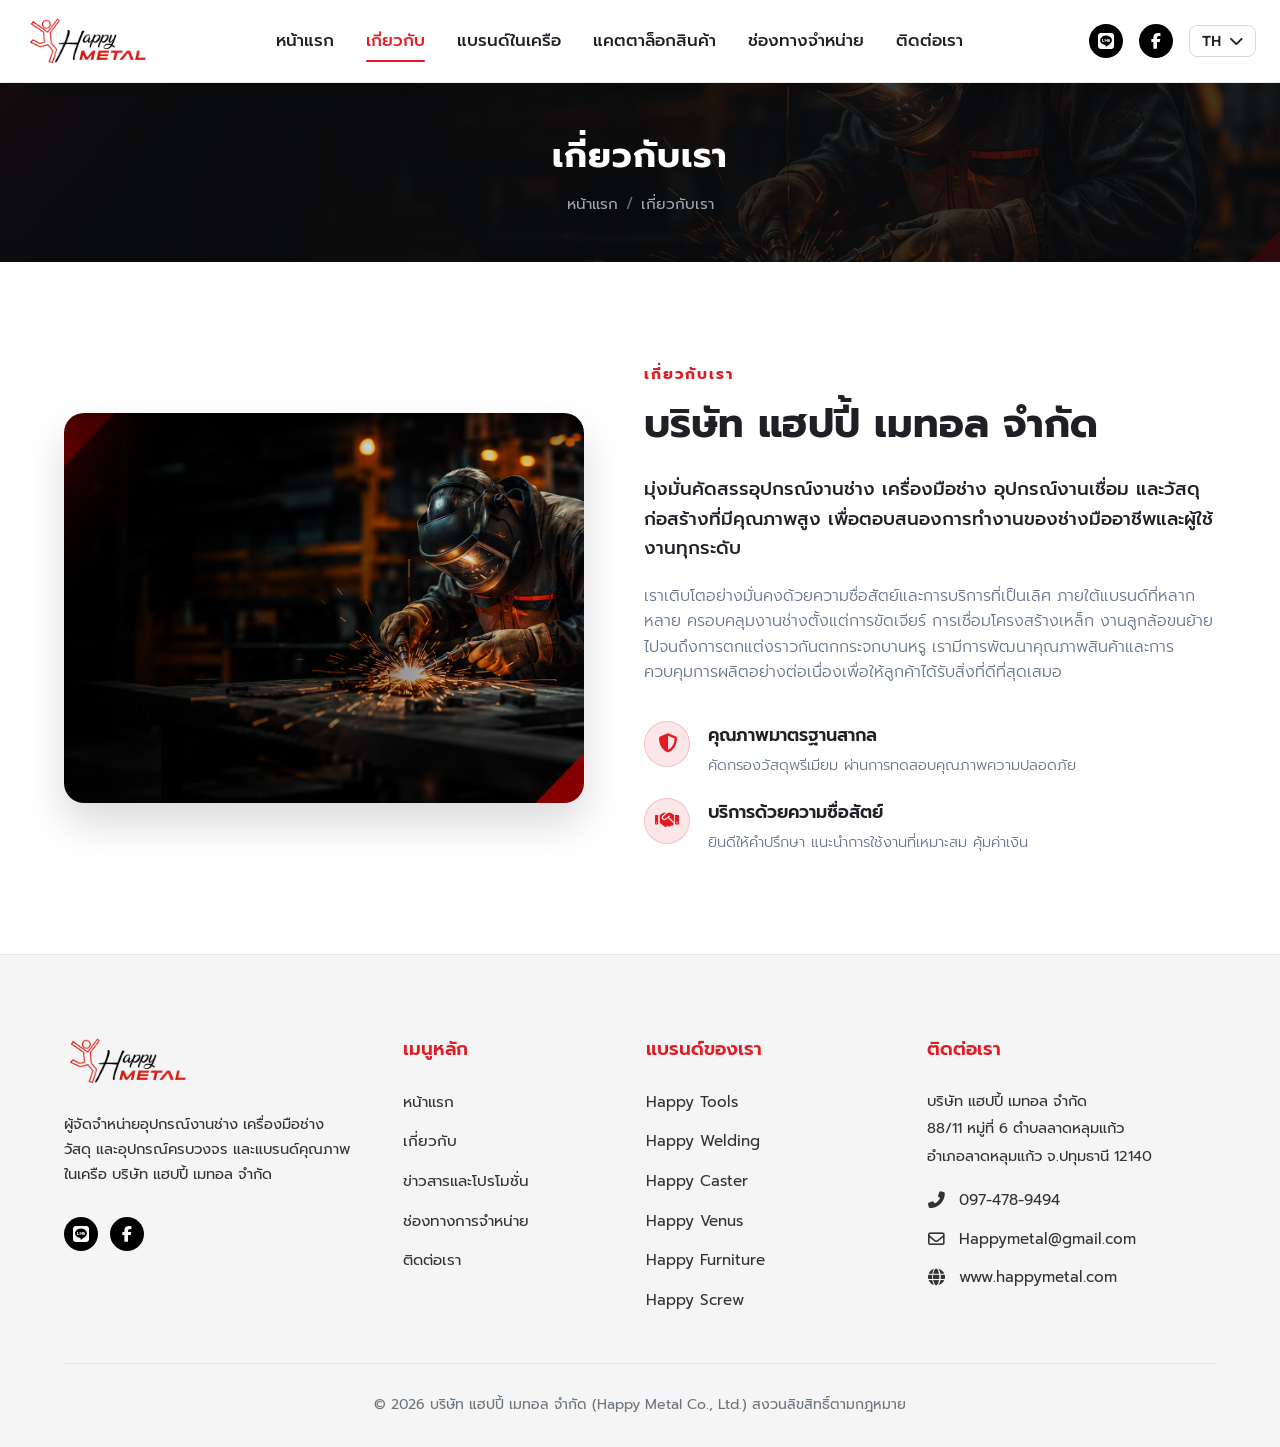
==== commit 601d9265: "Update page styling and brand-card hover transitions, format html layout" ====
--- a/about.html
+++ b/about.html
@@ -79,10 +79,6 @@
                 <div class="about-img-area">
                     <div class="img-frame">
                         <img src="brands/BGM.png" alt="Happy Metal Factory" class="about-img-main">
-                        <div class="img-badge">
-                            <span class="badge-num">10+</span>
-                            <span class="badge-txt">ปีแห่งความไว้วางใจ<br>ด้านอุปกรณ์ช่าง</span>
-                        </div>
                     </div>
                 </div>
                 <div class="about-content-area">
--- a/styles.css
+++ b/styles.css
@@ -526,7 +526,10 @@
     border-radius: var(--border-radius-lg);
     overflow: hidden;
     cursor: pointer;
-    transition: transform 0.4s cubic-bezier(0.175, 0.885, 0.32, 1.275), box-shadow 0.4s cubic-bezier(0.165, 0.84, 0.44, 1);
+    transition: transform 0.45s cubic-bezier(0.25, 1, 0.5, 1), 
+                box-shadow 0.45s cubic-bezier(0.25, 1, 0.5, 1),
+                filter 0.45s cubic-bezier(0.25, 1, 0.5, 1),
+                opacity 0.45s cubic-bezier(0.25, 1, 0.5, 1);
     background-color: var(--color-bg-card);
     aspect-ratio: 1 / 1.8;
 }
@@ -544,7 +547,7 @@
     left: 0;
     width: 100%;
     height: 100%;
-    background: linear-gradient(to top, rgba(0,0,0,0.7) 0%, rgba(0,0,0,0.2) 50%, transparent 100%);
+    background: transparent;
     opacity: 0;
     display: flex;
     align-items: flex-end;
@@ -583,8 +586,19 @@
     padding-left: 1px; /* Visual center adjustment for chevron */
 }
 
+/* When the grid is hovered, blur and scale down all sibling cards */
+.brands-grid:hover .brand-card {
+    filter: blur(5px) grayscale(20%);
+    opacity: 0.55;
+    transform: scale(0.95);
+}
+
+/* The card being hovered pops out, scales up, has bright opacity and no blur */
 .brand-card:hover {
-    transform: translateY(-15px) scale(1.03);
+    transform: translateY(-20px) scale(1.08) !important;
+    filter: none !important;
+    opacity: 1 !important;
+    z-index: 10;
 }
 
 .brand-card:hover .brand-card-overlay {
@@ -593,6 +607,14 @@
 
 .brand-card:hover .brand-card-btn {
     transform: translateY(0);
+}
+
+/* Focus Mode: Blur and dim the section header when a card is hovered */
+.brands-section:has(.brand-card:hover) .section-header {
+    filter: blur(3px);
+    opacity: 0.6;
+    transition: filter 0.45s cubic-bezier(0.25, 1, 0.5, 1), 
+                opacity 0.45s cubic-bezier(0.25, 1, 0.5, 1);
 }
 
 /* Glow Styles */
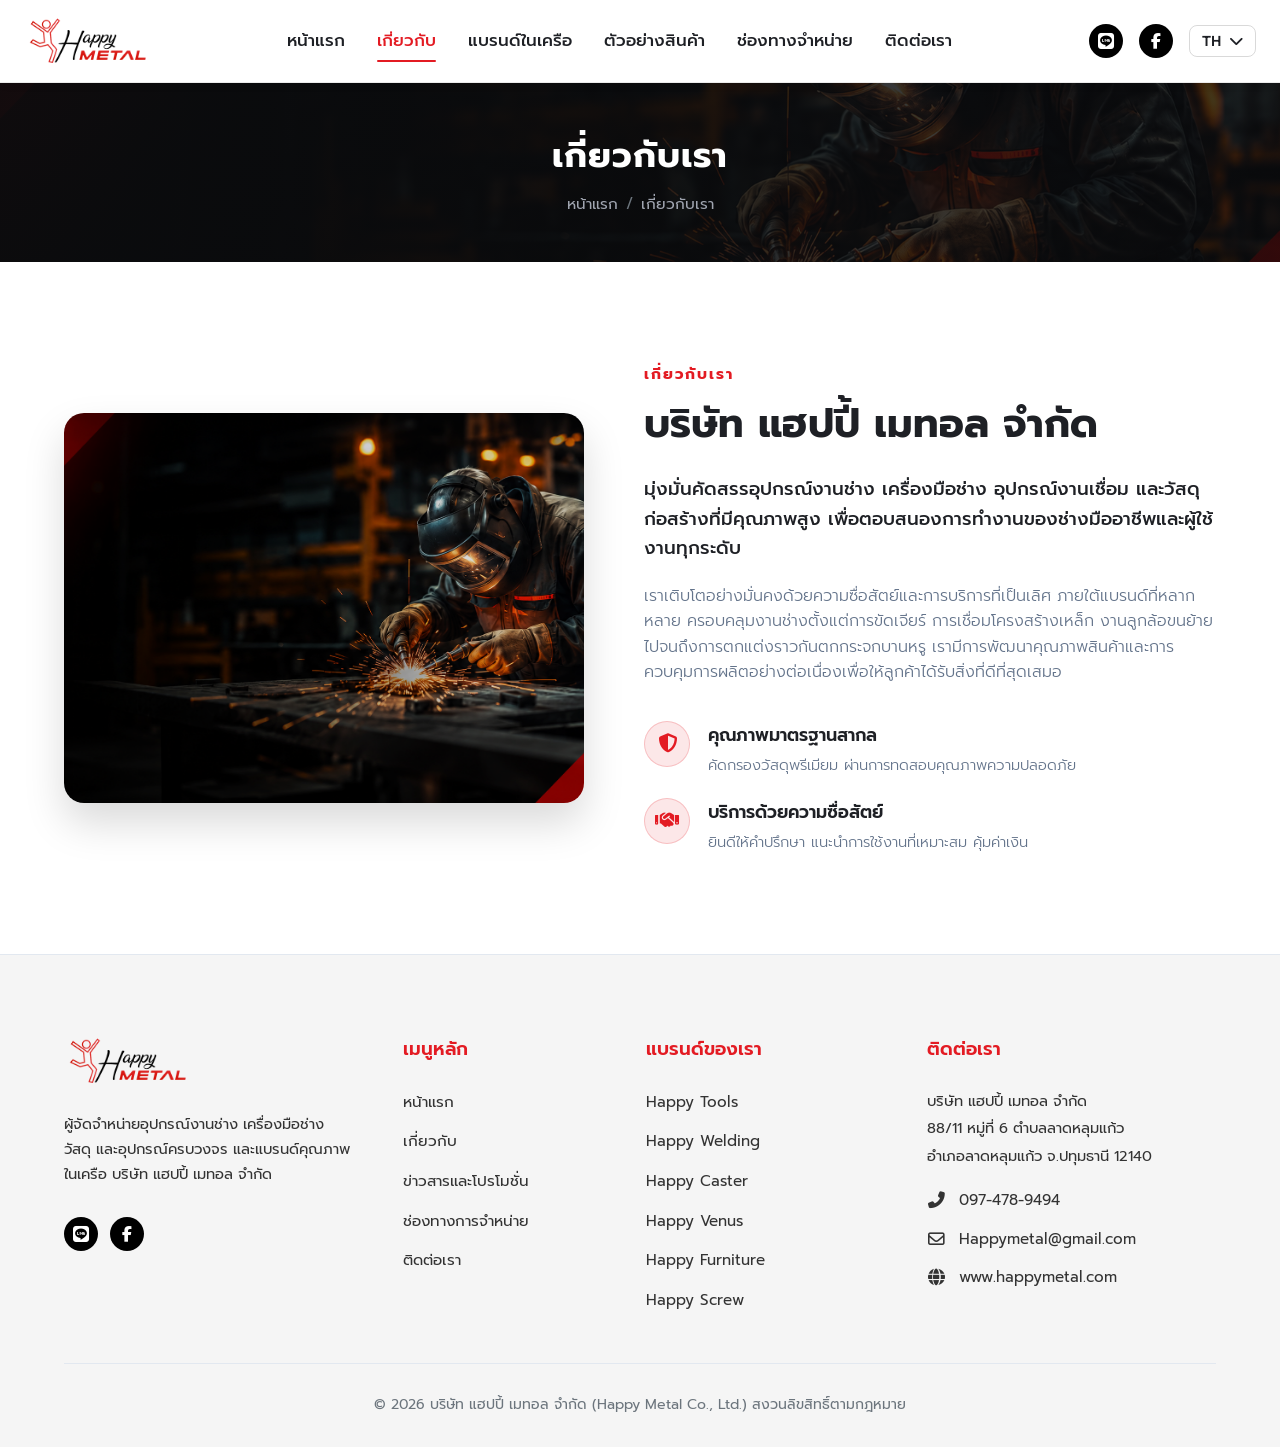
==== commit d936655f: "Change catalog menu to ตัวอย่างสินค้า" ====
--- a/about.html
+++ b/about.html
@@ -34,7 +34,7 @@
                 <a href="index.html" class="nav-link">หน้าแรก</a>
                 <a href="about.html" class="nav-link active">เกี่ยวกับ</a>
                 <a href="brands.html" class="nav-link">แบรนด์ในเครือ</a>
-                <a href="catalog.html" class="nav-link">แคตตาล็อกสินค้า</a>
+                <a href="catalog.html" class="nav-link">ตัวอย่างสินค้า</a>
                 <a href="channels.html" class="nav-link">ช่องทางจำหน่าย</a>
                 <a href="contact.html" class="nav-link">ติดต่อเรา</a>
             </nav>
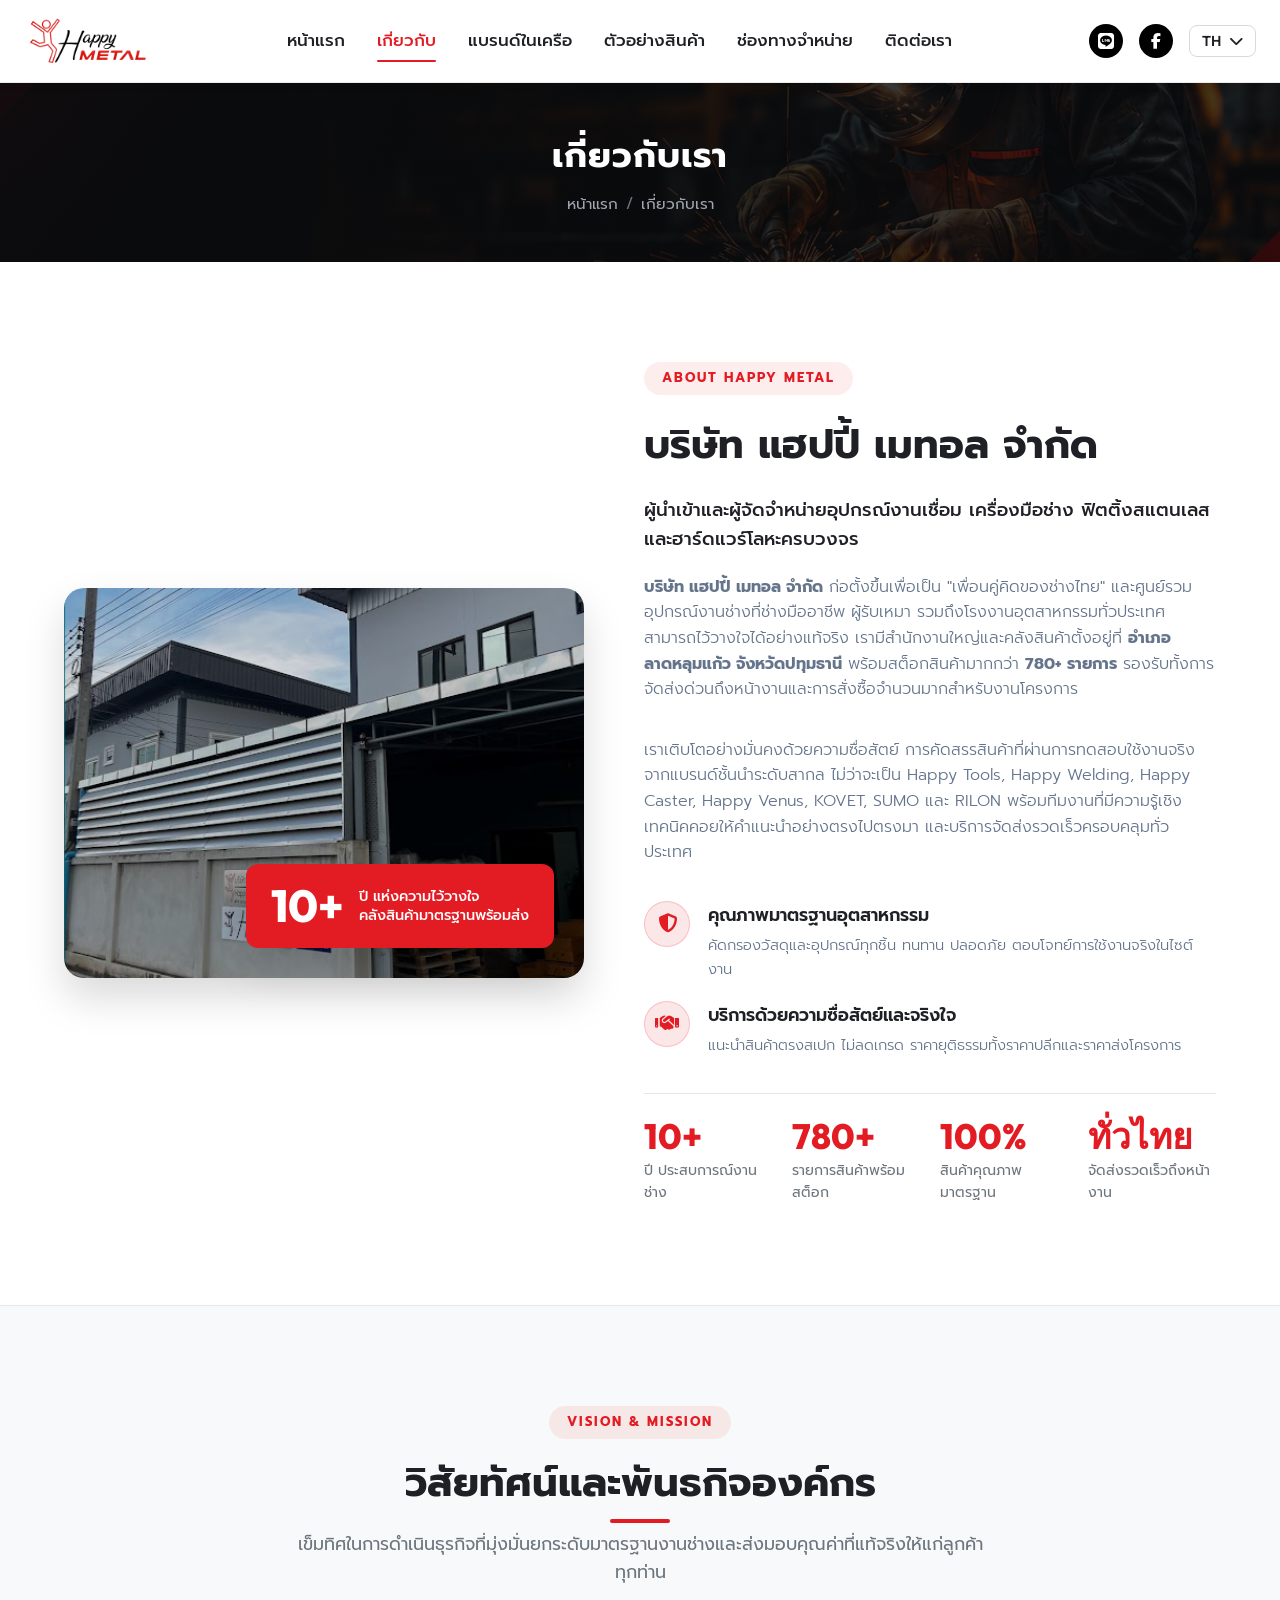
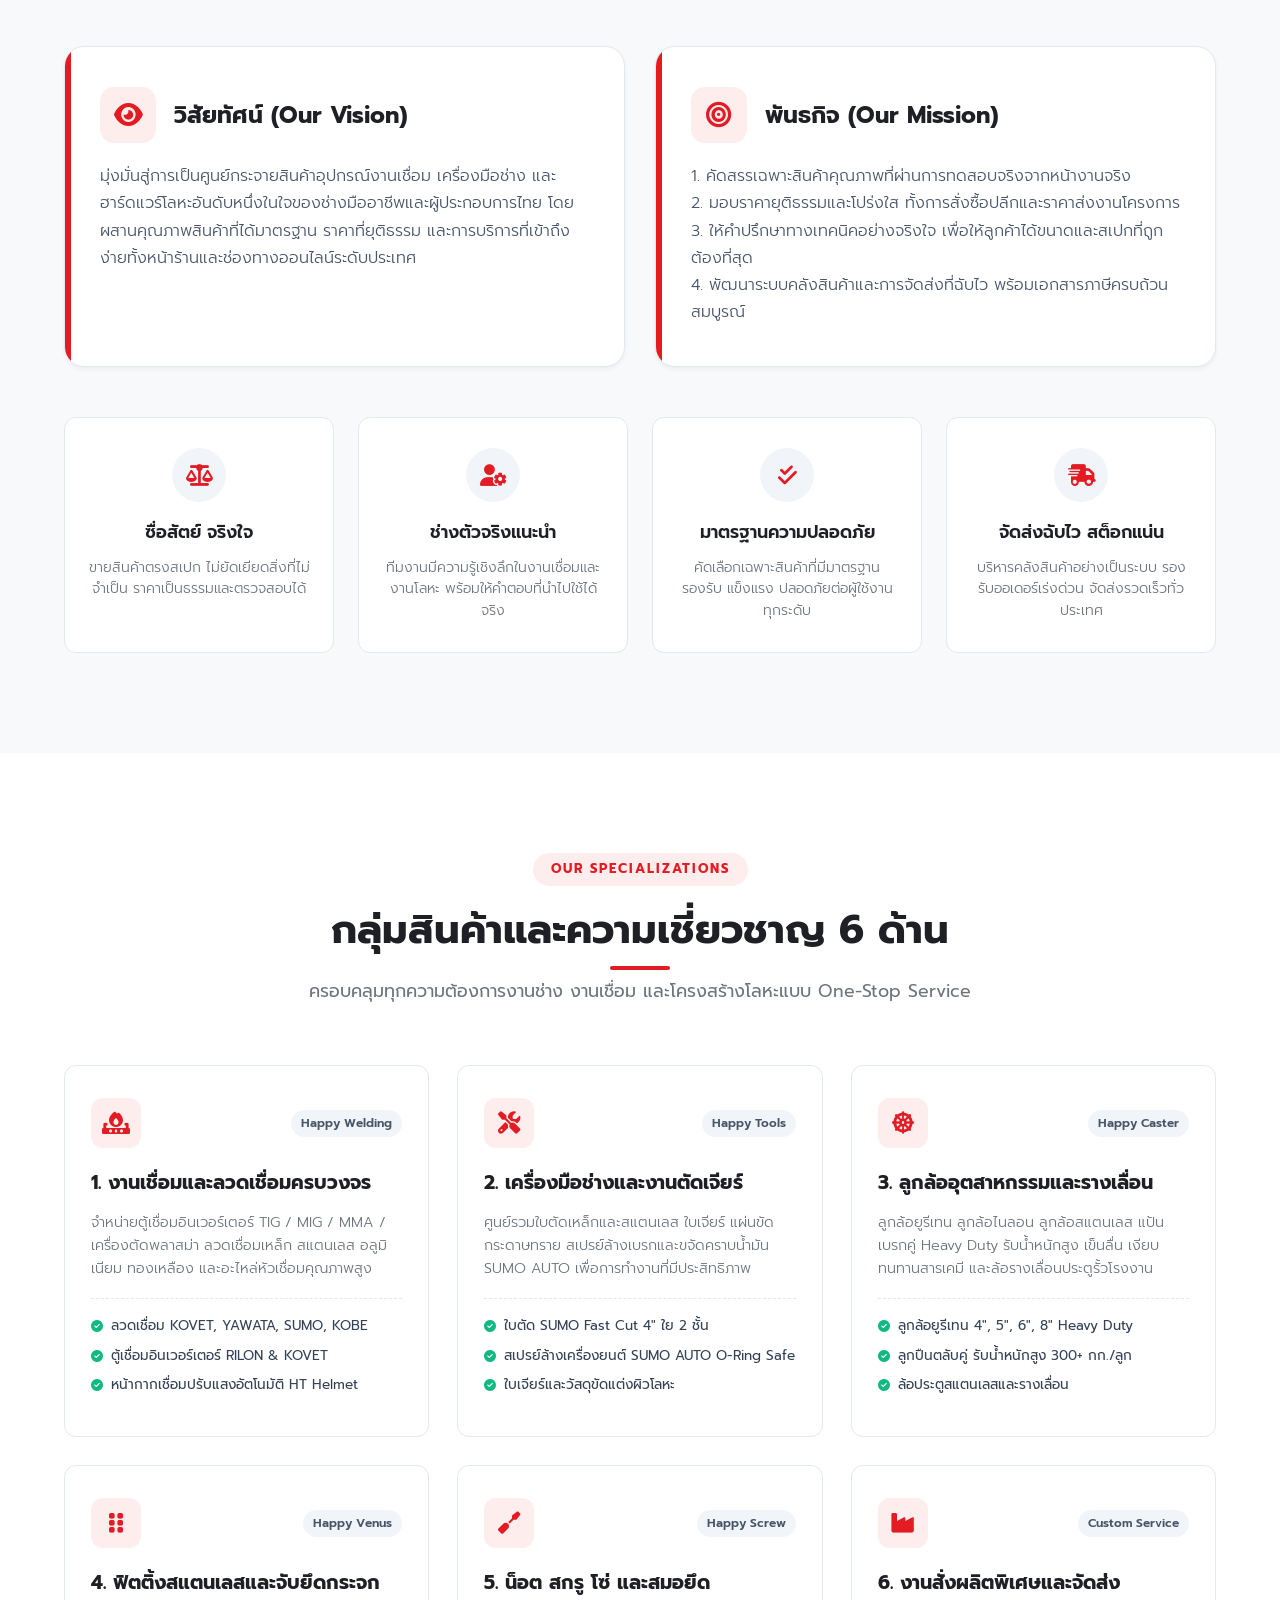
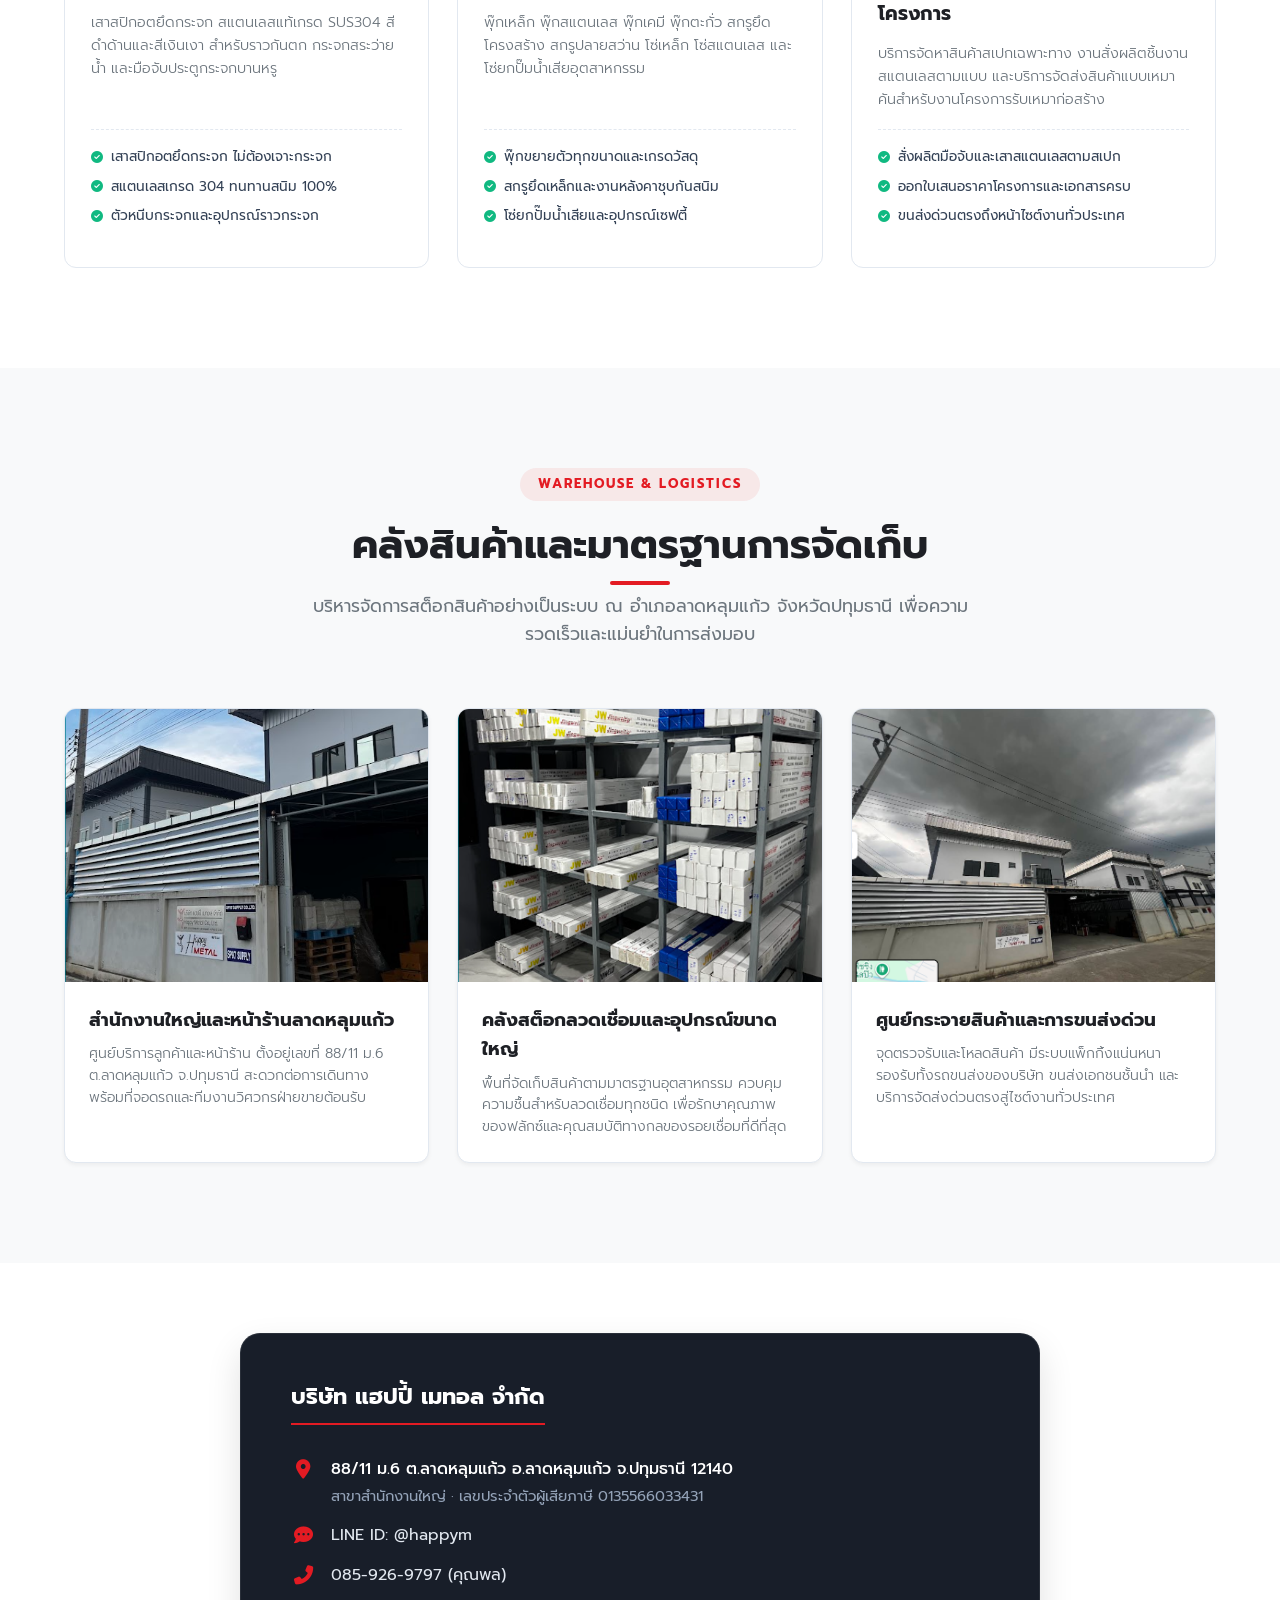
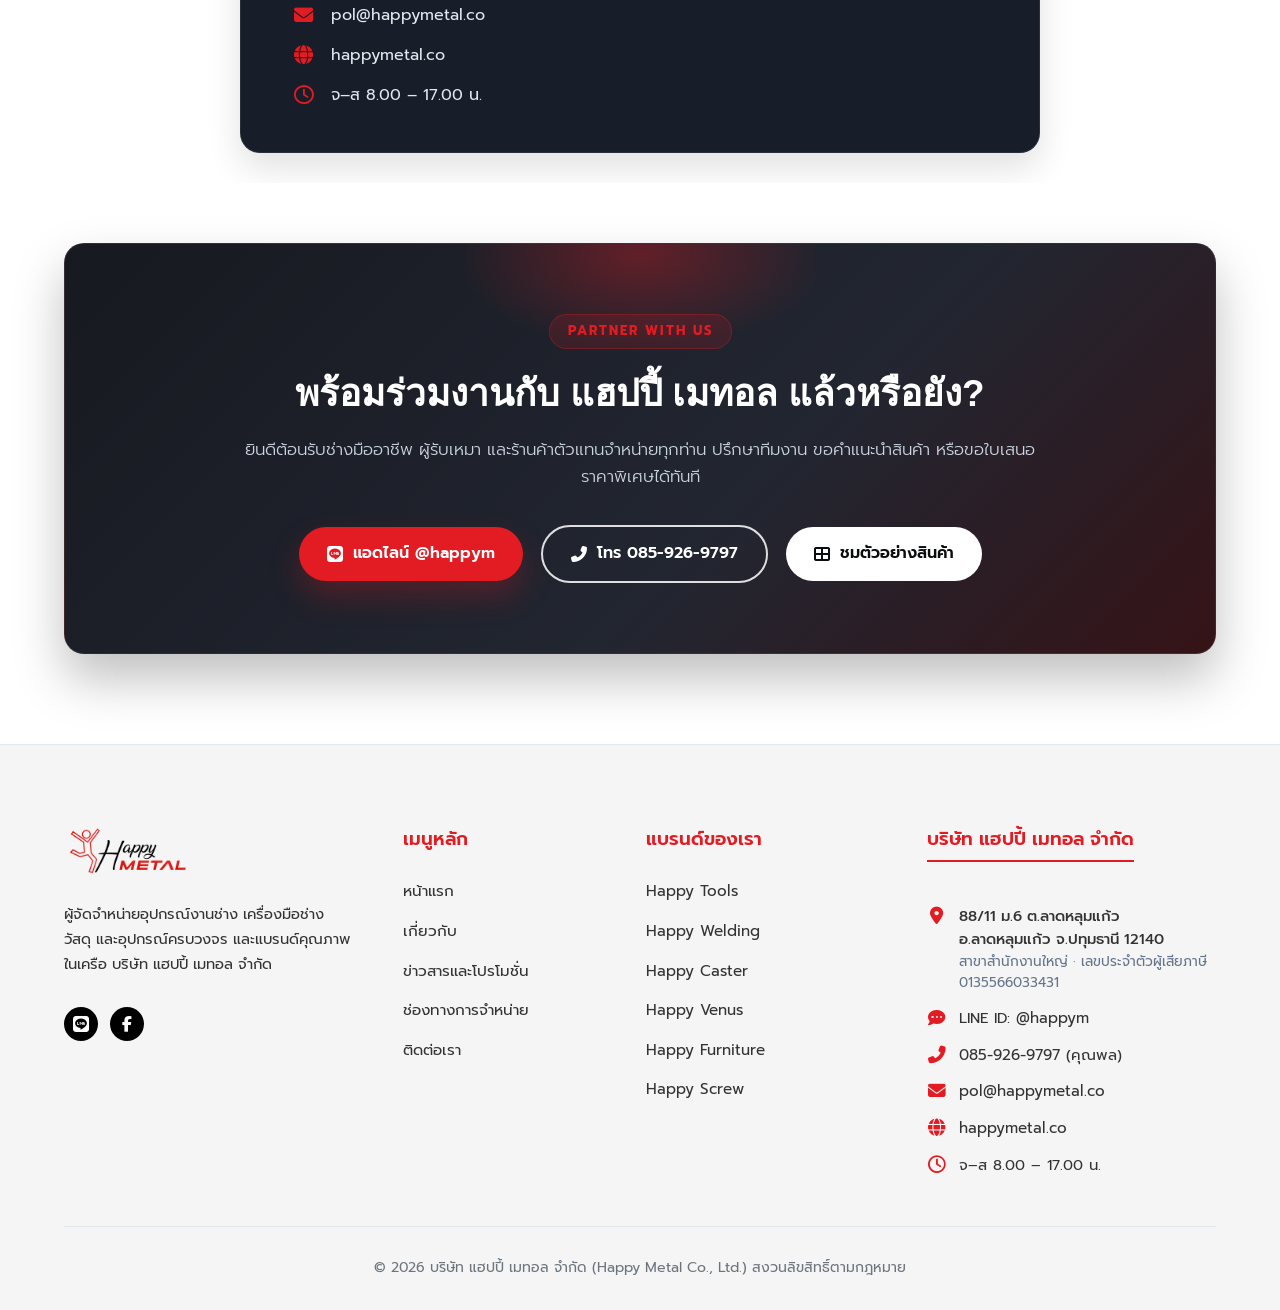
==== commit 28acf7b4: "Update company profile, expand About and Home pages, and align contact credentials with official bra" ====
--- a/about.html
+++ b/about.html
@@ -19,7 +19,7 @@
     <link rel="stylesheet" href="https://cdnjs.cloudflare.com/ajax/libs/font-awesome/6.4.0/css/all.min.css">
     
     <!-- Custom Style Sheet -->
-    <link rel="stylesheet" href="styles.css">
+    <link rel="stylesheet" href="styles.css?v=5">
 </head>
 <body>
 
@@ -40,8 +40,8 @@
             </nav>
             
             <div class="nav-actions">
-                <a href="https://line.me" target="_blank" class="social-icon line-btn" title="Line Official Account"><i class="fab fa-line"></i></a>
-                <a href="https://facebook.com" target="_blank" class="social-icon fb-btn" title="Facebook Page"><i class="fab fa-facebook-f"></i></a>
+                <a href="https://lin.ee/QelzAv5" target="_blank" class="social-icon line-btn" title="Line Official Account"><i class="fab fa-line"></i></a>
+                <a href="https://facebook.com/HappyWeldingOfficial" target="_blank" class="social-icon fb-btn" title="Facebook Page"><i class="fab fa-facebook-f"></i></a>
                 <div class="lang-switcher" id="lang-switcher">
                     <button class="lang-btn" id="lang-btn">
                         <span>TH</span> <i class="fas fa-chevron-down"></i>
@@ -72,36 +72,349 @@
         </div>
     </section>
 
-    <!-- About Us Section -->
-    <section class="about-section" id="about" style="border-top: none;">
+    <!-- 1. Corporate Profile & Origin Story -->
+    <section class="about-section" id="about-story" style="border-top: none;">
         <div class="container">
             <div class="about-grid">
                 <div class="about-img-area">
                     <div class="img-frame">
-                        <img src="brands/BGM.png" alt="Happy Metal Factory" class="about-img-main">
+                        <img src="รูปบริษัท/คลัง2.png" alt="Happy Metal Office & Warehouse Lad Lum Kaeo" class="about-img-main">
+                    </div>
+                    <div class="img-badge">
+                        <span class="badge-num">10+</span>
+                        <span class="badge-txt">ปี แห่งความไว้วางใจ<br>คลังสินค้ามาตรฐานพร้อมส่ง</span>
                     </div>
                 </div>
                 <div class="about-content-area">
-                    <h3 class="about-tag">เกี่ยวกับเรา</h3>
+                    <div class="section-tag-wrapper" style="text-align: left;"><span class="section-tag" style="margin: 0 0 12px 0;">ABOUT HAPPY METAL</span></div>
                     <h2 class="about-title">บริษัท แฮปปี้ เมทอล จำกัด</h2>
-                    <p class="about-text-lead">มุ่งมั่นคัดสรรอุปกรณ์งานช่าง เครื่องมือช่าง อุปกรณ์งานเชื่อม และวัสดุก่อสร้างที่มีคุณภาพสูง เพื่อตอบสนองการทำงานของช่างมืออาชีพและผู้ใช้งานทุกระดับ</p>
-                    <p class="about-text">เราเติบโตอย่างมั่นคงด้วยความซื่อสัตย์และการบริการที่เป็นเลิศ ภายใต้แบรนด์ที่หลากหลาย ครอบคลุมงานช่างตั้งแต่การขัดเจียร์ การเชื่อมโครงสร้างเหล็ก งานลูกล้อขนย้าย ไปจนถึงการตกแต่งราวกันตกกระจกบานหรู เรามีการพัฒนาคุณภาพสินค้าและการควบคุมการผลิตอย่างต่อเนื่องเพื่อให้ลูกค้าได้รับสิ่งที่ดีที่สุดเสมอ</p>
+                    <p class="about-text-lead">ผู้นำเข้าและผู้จัดจำหน่ายอุปกรณ์งานเชื่อม เครื่องมือช่าง ฟิตติ้งสแตนเลส และฮาร์ดแวร์โลหะครบวงจร</p>
+                    <p class="about-text"><strong>บริษัท แฮปปี้ เมทอล จำกัด</strong> ก่อตั้งขึ้นเพื่อเป็น "เพื่อนคู่คิดของช่างไทย" และศูนย์รวมอุปกรณ์งานช่างที่ช่างมืออาชีพ ผู้รับเหมา รวมถึงโรงงานอุตสาหกรรมทั่วประเทศสามารถไว้วางใจได้อย่างแท้จริง เรามีสำนักงานใหญ่และคลังสินค้าตั้งอยู่ที่ <strong>อำเภอลาดหลุมแก้ว จังหวัดปทุมธานี</strong> พร้อมสต็อกสินค้ามากกว่า <strong>780+ รายการ</strong> รองรับทั้งการจัดส่งด่วนถึงหน้างานและการสั่งซื้อจำนวนมากสำหรับงานโครงการ</p>
+                    <p class="about-text">เราเติบโตอย่างมั่นคงด้วยความซื่อสัตย์ การคัดสรรสินค้าที่ผ่านการทดสอบใช้งานจริงจากแบรนด์ชั้นนำระดับสากล ไม่ว่าจะเป็น Happy Tools, Happy Welding, Happy Caster, Happy Venus, KOVET, SUMO และ RILON พร้อมทีมงานที่มีความรู้เชิงเทคนิคคอยให้คำแนะนำอย่างตรงไปตรงมา และบริการจัดส่งรวดเร็วครอบคลุมทั่วประเทศ</p>
                     
                     <div class="about-features">
                         <div class="feature-item">
                             <div class="feature-icon"><i class="fas fa-shield-alt"></i></div>
                             <div class="feature-info">
-                                <h4>คุณภาพมาตรฐานสากล</h4>
-                                <p>คัดกรองวัสดุพรีเมียม ผ่านการทดสอบคุณภาพความปลอดภัย</p>
+                                <h4>คุณภาพมาตรฐานอุตสาหกรรม</h4>
+                                <p>คัดกรองวัสดุและอุปกรณ์ทุกชิ้น ทนทาน ปลอดภัย ตอบโจทย์การใช้งานจริงในไซต์งาน</p>
                             </div>
                         </div>
                         <div class="feature-item">
                             <div class="feature-icon"><i class="fas fa-handshake"></i></div>
                             <div class="feature-info">
-                                <h4>บริการด้วยความซื่อสัตย์</h4>
-                                <p>ยินดีให้คำปรึกษา แนะนำการใช้งานที่เหมาะสม คุ้มค่าเงิน</p>
+                                <h4>บริการด้วยความซื่อสัตย์และจริงใจ</h4>
+                                <p>แนะนำสินค้าตรงสเปก ไม่ลดเกรด ราคายุติธรรมทั้งราคาปลีกและราคาส่งโครงการ</p>
                             </div>
                         </div>
+                    </div>
+
+                    <!-- Company Key Metric Strip -->
+                    <div class="about-stats-row">
+                        <div class="about-stat-box">
+                            <div class="about-stat-num">10+</div>
+                            <div class="about-stat-txt">ปี ประสบการณ์งานช่าง</div>
+                        </div>
+                        <div class="about-stat-box">
+                            <div class="about-stat-num">780+</div>
+                            <div class="about-stat-txt">รายการสินค้าพร้อมสต็อก</div>
+                        </div>
+                        <div class="about-stat-box">
+                            <div class="about-stat-num">100%</div>
+                            <div class="about-stat-txt">สินค้าคุณภาพมาตรฐาน</div>
+                        </div>
+                        <div class="about-stat-box">
+                            <div class="about-stat-num">ทั่วไทย</div>
+                            <div class="about-stat-txt">จัดส่งรวดเร็วถึงหน้างาน</div>
+                        </div>
+                    </div>
+                </div>
+            </div>
+        </div>
+    </section>
+
+    <!-- 2. Vision, Mission & Core Values Section -->
+    <section class="vm-section" id="vision-mission">
+        <div class="container">
+            <div class="section-header text-center">
+                <div class="section-tag-wrapper"><span class="section-tag">VISION & MISSION</span></div>
+                <h2 class="section-title">วิสัยทัศน์และพันธกิจองค์กร</h2>
+                <p class="section-subtitle">เข็มทิศในการดำเนินธุรกิจที่มุ่งมั่นยกระดับมาตรฐานงานช่างและส่งมอบคุณค่าที่แท้จริงให้แก่ลูกค้าทุกท่าน</p>
+            </div>
+
+            <!-- Vision & Mission Grid -->
+            <div class="vm-grid">
+                <!-- Vision Card -->
+                <div class="vm-card">
+                    <div class="vm-header">
+                        <div class="vm-icon-box">
+                            <i class="fas fa-eye"></i>
+                        </div>
+                        <h3 class="vm-title">วิสัยทัศน์ (Our Vision)</h3>
+                    </div>
+                    <p class="vm-text">มุ่งมั่นสู่การเป็นศูนย์กระจายสินค้าอุปกรณ์งานเชื่อม เครื่องมือช่าง และฮาร์ดแวร์โลหะอันดับหนึ่งในใจของช่างมืออาชีพและผู้ประกอบการไทย โดยผสานคุณภาพสินค้าที่ได้มาตรฐาน ราคาที่ยุติธรรม และการบริการที่เข้าถึงง่ายทั้งหน้าร้านและช่องทางออนไลน์ระดับประเทศ</p>
+                </div>
+
+                <!-- Mission Card -->
+                <div class="vm-card">
+                    <div class="vm-header">
+                        <div class="vm-icon-box">
+                            <i class="fas fa-bullseye"></i>
+                        </div>
+                        <h3 class="vm-title">พันธกิจ (Our Mission)</h3>
+                    </div>
+                    <p class="vm-text">1. คัดสรรเฉพาะสินค้าคุณภาพที่ผ่านการทดสอบจริงจากหน้างานจริง<br>
+                    2. มอบราคายุติธรรมและโปร่งใส ทั้งการสั่งซื้อปลีกและราคาส่งงานโครงการ<br>
+                    3. ให้คำปรึกษาทางเทคนิคอย่างจริงใจ เพื่อให้ลูกค้าได้ขนาดและสเปกที่ถูกต้องที่สุด<br>
+                    4. พัฒนาระบบคลังสินค้าและการจัดส่งที่ฉับไว พร้อมเอกสารภาษีครบถ้วนสมบูรณ์</p>
+                </div>
+            </div>
+
+            <!-- Core Values 4-grid -->
+            <div class="values-grid">
+                <div class="val-card">
+                    <div class="val-icon">
+                        <i class="fas fa-balance-scale"></i>
+                    </div>
+                    <h4>ซื่อสัตย์ จริงใจ</h4>
+                    <p>ขายสินค้าตรงสเปก ไม่ยัดเยียดสิ่งที่ไม่จำเป็น ราคาเป็นธรรมและตรวจสอบได้</p>
+                </div>
+
+                <div class="val-card">
+                    <div class="val-icon">
+                        <i class="fas fa-user-gear"></i>
+                    </div>
+                    <h4>ช่างตัวจริงแนะนำ</h4>
+                    <p>ทีมงานมีความรู้เชิงลึกในงานเชื่อมและงานโลหะ พร้อมให้คำตอบที่นำไปใช้ได้จริง</p>
+                </div>
+
+                <div class="val-card">
+                    <div class="val-icon">
+                        <i class="fas fa-check-double"></i>
+                    </div>
+                    <h4>มาตรฐานความปลอดภัย</h4>
+                    <p>คัดเลือกเฉพาะสินค้าที่มีมาตรฐานรองรับ แข็งแรง ปลอดภัยต่อผู้ใช้งานทุกระดับ</p>
+                </div>
+
+                <div class="val-card">
+                    <div class="val-icon">
+                        <i class="fas fa-truck-fast"></i>
+                    </div>
+                    <h4>จัดส่งฉับไว สต็อกแน่น</h4>
+                    <p>บริหารคลังสินค้าอย่างเป็นระบบ รองรับออเดอร์เร่งด่วน จัดส่งรวดเร็วทั่วประเทศ</p>
+                </div>
+            </div>
+        </div>
+    </section>
+
+    <!-- 3. Comprehensive Business Scope (ความเชี่ยวชาญและกลุ่มสินค้า 6 ด้าน) -->
+    <section class="scope-section" id="business-scope">
+        <div class="container">
+            <div class="section-header text-center">
+                <div class="section-tag-wrapper"><span class="section-tag">OUR SPECIALIZATIONS</span></div>
+                <h2 class="section-title">กลุ่มสินค้าและความเชี่ยวชาญ 6 ด้าน</h2>
+                <p class="section-subtitle">ครอบคลุมทุกความต้องการงานช่าง งานเชื่อม และโครงสร้างโลหะแบบ One-Stop Service</p>
+            </div>
+
+            <div class="scope-grid">
+                <!-- Scope 1: Welding -->
+                <div class="scope-card">
+                    <div class="scope-card-top">
+                        <div class="scope-icon-wrap"><i class="fas fa-fire-burner"></i></div>
+                        <span class="scope-tag">Happy Welding</span>
+                    </div>
+                    <h4>1. งานเชื่อมและลวดเชื่อมครบวงจร</h4>
+                    <p>จำหน่ายตู้เชื่อมอินเวอร์เตอร์ TIG / MIG / MMA / เครื่องตัดพลาสม่า ลวดเชื่อมเหล็ก สแตนเลส อลูมิเนียม ทองเหลือง และอะไหล่หัวเชื่อมคุณภาพสูง</p>
+                    <ul class="scope-card-items">
+                        <li><i class="fas fa-check-circle"></i> ลวดเชื่อม KOVET, YAWATA, SUMO, KOBE</li>
+                        <li><i class="fas fa-check-circle"></i> ตู้เชื่อมอินเวอร์เตอร์ RILON & KOVET</li>
+                        <li><i class="fas fa-check-circle"></i> หน้ากากเชื่อมปรับแสงอัตโนมัติ HT Helmet</li>
+                    </ul>
+                </div>
+
+                <!-- Scope 2: Tools & Abrasives -->
+                <div class="scope-card">
+                    <div class="scope-card-top">
+                        <div class="scope-icon-wrap"><i class="fas fa-tools"></i></div>
+                        <span class="scope-tag">Happy Tools</span>
+                    </div>
+                    <h4>2. เครื่องมือช่างและงานตัดเจียร์</h4>
+                    <p>ศูนย์รวมใบตัดเหล็กและสแตนเลส ใบเจียร์ แผ่นขัดกระดาษทราย สเปรย์ล้างเบรกและขจัดคราบน้ำมัน SUMO AUTO เพื่อการทำงานที่มีประสิทธิภาพ</p>
+                    <ul class="scope-card-items">
+                        <li><i class="fas fa-check-circle"></i> ใบตัด SUMO Fast Cut 4" ใย 2 ชั้น</li>
+                        <li><i class="fas fa-check-circle"></i> สเปรย์ล้างเครื่องยนต์ SUMO AUTO O-Ring Safe</li>
+                        <li><i class="fas fa-check-circle"></i> ใบเจียร์และวัสดุขัดแต่งผิวโลหะ</li>
+                    </ul>
+                </div>
+
+                <!-- Scope 3: Industrial Casters -->
+                <div class="scope-card">
+                    <div class="scope-card-top">
+                        <div class="scope-icon-wrap"><i class="fas fa-dharmachakra"></i></div>
+                        <span class="scope-tag">Happy Caster</span>
+                    </div>
+                    <h4>3. ลูกล้ออุตสาหกรรมและรางเลื่อน</h4>
+                    <p>ลูกล้อยูรีเทน ลูกล้อไนลอน ลูกล้อสแตนเลส แป้นเบรกคู่ Heavy Duty รับน้ำหนักสูง เข็นลื่น เงียบ ทนทานสารเคมี และล้อรางเลื่อนประตูรั้วโรงงาน</p>
+                    <ul class="scope-card-items">
+                        <li><i class="fas fa-check-circle"></i> ลูกล้อยูรีเทน 4", 5", 6", 8" Heavy Duty</li>
+                        <li><i class="fas fa-check-circle"></i> ลูกปืนตลับคู่ รับน้ำหนักสูง 300+ กก./ลูก</li>
+                        <li><i class="fas fa-check-circle"></i> ล้อประตูสแตนเลสและรางเลื่อน</li>
+                    </ul>
+                </div>
+
+                <!-- Scope 4: Glass Fittings -->
+                <div class="scope-card">
+                    <div class="scope-card-top">
+                        <div class="scope-icon-wrap"><i class="fas fa-grip-vertical"></i></div>
+                        <span class="scope-tag">Happy Venus</span>
+                    </div>
+                    <h4>4. ฟิตติ้งสแตนเลสและจับยึดกระจก</h4>
+                    <p>เสาสปิกอตยึดกระจก สแตนเลสแท้เกรด SUS304 สีดำด้านและสีเงินเงา สำหรับราวกันตก กระจกสระว่ายน้ำ และมือจับประตูกระจกบานหรู</p>
+                    <ul class="scope-card-items">
+                        <li><i class="fas fa-check-circle"></i> เสาสปิกอตยึดกระจก ไม่ต้องเจาะกระจก</li>
+                        <li><i class="fas fa-check-circle"></i> สแตนเลสเกรด 304 ทนทานสนิม 100%</li>
+                        <li><i class="fas fa-check-circle"></i> ตัวหนีบกระจกและอุปกรณ์ราวกระจก</li>
+                    </ul>
+                </div>
+
+                <!-- Scope 5: Fasteners & Hardware -->
+                <div class="scope-card">
+                    <div class="scope-card-top">
+                        <div class="scope-icon-wrap"><i class="fas fa-screwdriver"></i></div>
+                        <span class="scope-tag">Happy Screw</span>
+                    </div>
+                    <h4>5. น็อต สกรู โซ่ และสมอยึด</h4>
+                    <p>พุ๊กเหล็ก พุ๊กสแตนเลส พุ๊กเคมี พุ๊กตะกั่ว สกรูยึดโครงสร้าง สกรูปลายสว่าน โซ่เหล็ก โซ่สแตนเลส และโซ่ยกปั๊มน้ำเสียอุตสาหกรรม</p>
+                    <ul class="scope-card-items">
+                        <li><i class="fas fa-check-circle"></i> พุ๊กขยายตัวทุกขนาดและเกรดวัสดุ</li>
+                        <li><i class="fas fa-check-circle"></i> สกรูยึดเหล็กและงานหลังคาชุบกันสนิม</li>
+                        <li><i class="fas fa-check-circle"></i> โซ่ยกปั๊มน้ำเสียและอุปกรณ์เซฟตี้</li>
+                    </ul>
+                </div>
+
+                <!-- Scope 6: Custom Projects & Orders -->
+                <div class="scope-card">
+                    <div class="scope-card-top">
+                        <div class="scope-icon-wrap"><i class="fas fa-industry"></i></div>
+                        <span class="scope-tag">Custom Service</span>
+                    </div>
+                    <h4>6. งานสั่งผลิตพิเศษและจัดส่งโครงการ</h4>
+                    <p>บริการจัดหาสินค้าสเปกเฉพาะทาง งานสั่งผลิตชิ้นงานสแตนเลสตามแบบ และบริการจัดส่งสินค้าแบบเหมาคันสำหรับงานโครงการรับเหมาก่อสร้าง</p>
+                    <ul class="scope-card-items">
+                        <li><i class="fas fa-check-circle"></i> สั่งผลิตมือจับและเสาสแตนเลสตามสเปก</li>
+                        <li><i class="fas fa-check-circle"></i> ออกใบเสนอราคาโครงการและเอกสารครบ</li>
+                        <li><i class="fas fa-check-circle"></i> ขนส่งด่วนตรงถึงหน้าไซต์งานทั่วประเทศ</li>
+                    </ul>
+                </div>
+            </div>
+        </div>
+    </section>
+
+    <!-- 4. Facility & Warehouse Gallery Section (คลังสินค้าและมาตรฐานการสต็อก) -->
+    <section class="facility-section" id="warehouse-facility">
+        <div class="container">
+            <div class="section-header text-center">
+                <div class="section-tag-wrapper"><span class="section-tag">WAREHOUSE & LOGISTICS</span></div>
+                <h2 class="section-title">คลังสินค้าและมาตรฐานการจัดเก็บ</h2>
+                <p class="section-subtitle">บริหารจัดการสต็อกสินค้าอย่างเป็นระบบ ณ อำเภอลาดหลุมแก้ว จังหวัดปทุมธานี เพื่อความรวดเร็วและแม่นยำในการส่งมอบ</p>
+            </div>
+
+            <div class="facility-grid">
+                <!-- Facility 1: Head Office & Storefront -->
+                <div class="facility-card">
+                    <div class="facility-img-wrap">
+                        <img src="รูปบริษัท/คลัง2.png" alt="Happy Metal Office & Storefront" class="facility-img" loading="lazy">
+                    </div>
+                    <div class="facility-body">
+                        <h4>สำนักงานใหญ่และหน้าร้านลาดหลุมแก้ว</h4>
+                        <p>ศูนย์บริการลูกค้าและหน้าร้าน ตั้งอยู่เลขที่ 88/11 ม.6 ต.ลาดหลุมแก้ว จ.ปทุมธานี สะดวกต่อการเดินทาง พร้อมที่จอดรถและทีมงานวิศวกรฝ่ายขายต้อนรับ</p>
+                    </div>
+                </div>
+
+                <!-- Facility 2: Warehouse Stock -->
+                <div class="facility-card">
+                    <div class="facility-img-wrap">
+                        <img src="รูปบริษัท/คลัง.png" alt="Happy Metal Welding Consumables Warehouse" class="facility-img" loading="lazy">
+                    </div>
+                    <div class="facility-body">
+                        <h4>คลังสต็อกลวดเชื่อมและอุปกรณ์ขนาดใหญ่</h4>
+                        <p>พื้นที่จัดเก็บสินค้าตามมาตรฐานอุตสาหกรรม ควบคุมความชื้นสำหรับลวดเชื่อมทุกชนิด เพื่อรักษาคุณภาพของฟลักซ์และคุณสมบัติทางกลของรอยเชื่อมที่ดีที่สุด</p>
+                    </div>
+                </div>
+
+                <!-- Facility 3: Dispatch & Transportation -->
+                <div class="facility-card">
+                    <div class="facility-img-wrap">
+                        <img src="รูปบริษัท/คลัง3.png" alt="Happy Metal Logistics & Dispatch" class="facility-img" loading="lazy">
+                    </div>
+                    <div class="facility-body">
+                        <h4>ศูนย์กระจายสินค้าและการขนส่งด่วน</h4>
+                        <p>จุดตรวจรับและโหลดสินค้า มีระบบแพ็กกิ้งแน่นหนา รองรับทั้งรถขนส่งของบริษัท ขนส่งเอกชนชั้นนำ และบริการจัดส่งด่วนตรงสู่ไซต์งานทั่วประเทศ</p>
+                    </div>
+                </div>
+            </div>
+        </div>
+    </section>
+
+    <!-- 5. Company Official Contact Card (ข้อมูลบริษัทอย่างเป็นทางการ) -->
+    <section class="company-card-section" id="company-info">
+        <div class="container">
+            <div class="company-info-banner">
+                <h3 class="company-info-title">บริษัท แฮปปี้ เมทอล จำกัด</h3>
+                <ul class="company-info-list">
+                    <li class="company-info-item">
+                        <i class="fas fa-map-marker-alt"></i>
+                        <div>
+                            <span class="info-primary">88/11 ม.6 ต.ลาดหลุมแก้ว อ.ลาดหลุมแก้ว จ.ปทุมธานี 12140</span>
+                            <span class="info-secondary">สาขาสำนักงานใหญ่ · เลขประจำตัวผู้เสียภาษี 0135566033431</span>
+                        </div>
+                    </li>
+                    <li class="company-info-item">
+                        <i class="fas fa-comment-dots"></i>
+                        <span>LINE ID: <a href="https://lin.ee/QelzAv5" target="_blank">@happym</a></span>
+                    </li>
+                    <li class="company-info-item">
+                        <i class="fas fa-phone-alt"></i>
+                        <span><a href="tel:0859269797">085-926-9797</a> (คุณพล)</span>
+                    </li>
+                    <li class="company-info-item">
+                        <i class="fas fa-envelope"></i>
+                        <span><a href="mailto:pol@happymetal.co">pol@happymetal.co</a></span>
+                    </li>
+                    <li class="company-info-item">
+                        <i class="fas fa-globe"></i>
+                        <span><a href="https://happymetal.co" target="_blank">happymetal.co</a></span>
+                    </li>
+                    <li class="company-info-item">
+                        <i class="far fa-clock"></i>
+                        <span>จ–ส 8.00 – 17.00 น.</span>
+                    </li>
+                </ul>
+            </div>
+        </div>
+    </section>
+
+    <!-- 6. Call To Action Banner -->
+    <section class="cta-banner-section">
+        <div class="container">
+            <div class="cta-banner-card">
+                <div class="cta-banner-content">
+                    <div class="cta-tag-wrapper"><span class="cta-tag">PARTNER WITH US</span></div>
+                    <h2 class="cta-banner-title">พร้อมร่วมงานกับ แฮปปี้ เมทอล แล้วหรือยัง?</h2>
+                    <p class="cta-banner-desc">ยินดีต้อนรับช่างมืออาชีพ ผู้รับเหมา และร้านค้าตัวแทนจำหน่ายทุกท่าน ปรึกษาทีมงาน ขอคำแนะนำสินค้า หรือขอใบเสนอราคาพิเศษได้ทันที</p>
+                    <div class="cta-banner-actions">
+                        <a href="https://lin.ee/QelzAv5" target="_blank" class="btn btn-primary btn-pill">
+                            <i class="fab fa-line"></i>
+                            <span>แอดไลน์ @happym</span>
+                        </a>
+                        <a href="tel:0859269797" class="btn btn-outline-white btn-pill">
+                            <i class="fas fa-phone-alt"></i>
+                            <span>โทร 085-926-9797</span>
+                        </a>
+                        <a href="catalog.html" class="btn btn-white btn-pill">
+                            <i class="fas fa-th-large"></i>
+                            <span>ชมตัวอย่างสินค้า</span>
+                        </a>
                     </div>
                 </div>
             </div>
@@ -117,8 +430,8 @@
                     <img src="logo/Happt Metal.png" alt="Happy Metal Logo" class="footer-logo">
                     <p class="footer-desc">ผู้จัดจำหน่ายอุปกรณ์งานช่าง เครื่องมือช่าง วัสดุ และอุปกรณ์ครบวงจร และแบรนด์คุณภาพ ในเครือ บริษัท แฮปปี้ เมทอล จำกัด</p>
                     <div class="footer-socials">
-                        <a href="https://line.me" target="_blank" class="social-icon"><i class="fab fa-line"></i></a>
-                        <a href="https://facebook.com" target="_blank" class="social-icon"><i class="fab fa-facebook-f"></i></a>
+                        <a href="https://lin.ee/QelzAv5" target="_blank" class="social-icon"><i class="fab fa-line"></i></a>
+                        <a href="https://facebook.com/HappyWeldingOfficial" target="_blank" class="social-icon"><i class="fab fa-facebook-f"></i></a>
                     </div>
                 </div>
                 
@@ -149,24 +462,34 @@
                 
                 <!-- Column 4: Contact Us -->
                 <div class="footer-col contact-col">
-                    <h3>ติดต่อเรา</h3>
-                    <div class="footer-address">
-                        <p>บริษัท แฮปปี้ เมทอล จำกัด</p>
-                        <p>88/11 หมู่ที่ 6 ตำบลลาดหลุมแก้ว</p>
-                        <p>อำเภอลาดหลุมแก้ว จ.ปทุมธานี 12140</p>
-                    </div>
+                    <h3 class="footer-company-name">บริษัท แฮปปี้ เมทอล จำกัด</h3>
                     <ul class="footer-contact-details">
+                        <li class="contact-item-address">
+                            <i class="fas fa-map-marker-alt"></i>
+                            <div>
+                                <span class="contact-main">88/11 ม.6 ต.ลาดหลุมแก้ว อ.ลาดหลุมแก้ว จ.ปทุมธานี 12140</span>
+                                <span class="contact-sub">สาขาสำนักงานใหญ่ · เลขประจำตัวผู้เสียภาษี 0135566033431</span>
+                            </div>
+                        </li>
+                        <li>
+                            <i class="fas fa-comment-dots"></i>
+                            <span>LINE ID: <a href="https://lin.ee/QelzAv5" target="_blank">@happym</a></span>
+                        </li>
                         <li>
                             <i class="fas fa-phone-alt"></i>
-                            <span>097-478-9494</span>
+                            <span><a href="tel:0859269797">085-926-9797</a> (คุณพล)</span>
                         </li>
                         <li>
-                            <i class="far fa-envelope"></i>
-                            <span>Happymetal@gmail.com</span>
+                            <i class="fas fa-envelope"></i>
+                            <span><a href="mailto:pol@happymetal.co">pol@happymetal.co</a></span>
                         </li>
                         <li>
                             <i class="fas fa-globe"></i>
-                            <span>www.happymetal.com</span>
+                            <span><a href="https://happymetal.co" target="_blank">happymetal.co</a></span>
+                        </li>
+                        <li>
+                            <i class="far fa-clock"></i>
+                            <span>จ–ส 8.00 – 17.00 น.</span>
                         </li>
                     </ul>
                 </div>
--- a/styles.css
+++ b/styles.css
@@ -662,12 +662,86 @@
     color: var(--color-text-muted);
 }
 
+/* Catalog Controls & Search */
+.catalog-controls {
+    margin-bottom: 40px;
+}
+
+.catalog-search-bar {
+    max-width: 580px;
+    margin: 0 auto 24px auto;
+}
+
+.catalog-search-wrapper {
+    position: relative;
+    width: 100%;
+}
+
+.catalog-search-icon {
+    position: absolute;
+    left: 20px;
+    top: 50%;
+    transform: translateY(-50%);
+    color: #94a3b8;
+    font-size: 1.1rem;
+    pointer-events: none;
+    transition: var(--transition-smooth);
+}
+
+.catalog-search-input {
+    width: 100%;
+    padding: 14px 50px 14px 52px;
+    font-size: 1rem;
+    font-family: var(--font-primary);
+    border: 2px solid var(--color-border);
+    border-radius: 50px;
+    background-color: #ffffff;
+    color: var(--color-text-dark);
+    box-shadow: 0 4px 14px rgba(0, 0, 0, 0.04);
+    outline: none;
+    transition: all 0.3s ease;
+}
+
+.catalog-search-input:focus {
+    border-color: var(--color-primary);
+    box-shadow: 0 6px 20px rgba(227, 27, 35, 0.15);
+}
+
+.catalog-search-input:focus ~ .catalog-search-icon,
+.catalog-search-wrapper:focus-within .catalog-search-icon {
+    color: var(--color-primary);
+}
+
+.search-clear-btn {
+    position: absolute;
+    right: 16px;
+    top: 50%;
+    transform: translateY(-50%);
+    background: #e2e8f0;
+    border: none;
+    width: 26px;
+    height: 26px;
+    border-radius: 50%;
+    cursor: pointer;
+    display: flex;
+    align-items: center;
+    justify-content: center;
+    font-size: 0.8rem;
+    color: #475569;
+    transition: var(--transition-smooth);
+}
+
+.search-clear-btn:hover {
+    background: var(--color-primary);
+    color: #ffffff;
+}
+
 .catalog-filters {
     display: flex;
     justify-content: center;
     flex-wrap: wrap;
     gap: 12px;
-    margin-bottom: 45px;
+    margin-bottom: 20px;
 }
 
 .filter-btn {
@@ -701,6 +775,20 @@
 .filter-btn[data-filter="happy-venus"].active { background-color: var(--color-brand-venus); border-color: var(--color-brand-venus); }
 .filter-btn[data-filter="others"].active { background-color: #64748b; border-color: #64748b; }
 
+.catalog-stats {
+    text-align: center;
+    font-size: 0.92rem;
+    color: var(--color-text-muted);
+}
+
+.catalog-stats span {
+    display: inline-block;
+    padding: 4px 14px;
+    background-color: rgba(0, 0, 0, 0.04);
+    border-radius: 20px;
+    font-weight: 500;
+}
+
 .products-grid {
     display: grid;
     grid-template-columns: repeat(4, 1fr);
@@ -728,21 +816,27 @@
     position: relative;
     aspect-ratio: 1/1;
     overflow: hidden;
-    background-color: #f1f2f5;
+    background-color: #ffffff;
     display: flex;
     align-items: center;
     justify-content: center;
+    padding: 16px;
+    border-bottom: 1px solid #f1f5f9;
 }
 
 .product-img {
     width: 100%;
     height: 100%;
-    object-fit: cover;
-    transition: var(--transition-smooth);
+    object-fit: contain;
+    transition: transform 0.4s ease;
+}
+
+.product-card:hover .product-img {
+    transform: scale(1.08);
 }
 
 .product-card:hover {
-    transform: translateY(-10px);
+    transform: translateY(-8px);
     box-shadow: var(--shadow-lg);
 }
 
@@ -756,6 +850,7 @@
     border-radius: 50px;
     color: white;
     box-shadow: var(--shadow-sm);
+    z-index: 2;
 }
 
 /* Badge color configurations */
@@ -764,6 +859,34 @@
 .caster-badge { background-color: var(--color-brand-caster); }
 .venus-badge { background-color: var(--color-brand-venus); }
 .others-badge { background-color: #64748b; }
+.screw-badge { background-color: #0d9488; }
+
+.no-products-found {
+    text-align: center;
+    padding: 60px 20px;
+    background: white;
+    border-radius: var(--border-radius-md);
+    border: 1px dashed var(--color-border);
+    margin-top: 20px;
+    width: 100%;
+}
+
+.no-products-found i {
+    font-size: 3.5rem;
+    color: #cbd5e1;
+    margin-bottom: 16px;
+}
+
+.no-products-found h3 {
+    font-size: 1.4rem;
+    color: var(--color-text-dark);
+    margin-bottom: 8px;
+}
+
+.no-products-found p {
+    color: var(--color-text-muted);
+    margin-bottom: 22px;
+}
 
 .product-info {
     padding: 20px;
@@ -894,6 +1017,7 @@
 }
 
 .about-tag {
+    display: inline-block;
     color: var(--color-primary);
     font-size: 0.95rem;
     font-weight: 700;
@@ -958,6 +1082,376 @@
     color: #64748b;
     font-size: 0.92rem;
     font-weight: 300;
+}
+
+/* ==========================================================================
+   6.1 About Page Extended Styles
+   ========================================================================== */
+.about-stats-row {
+    display: grid;
+    grid-template-columns: repeat(4, 1fr);
+    gap: 20px;
+    margin-top: 35px;
+    padding-top: 25px;
+    border-top: 1px solid var(--color-border);
+}
+
+.about-stat-box {
+    text-align: left;
+}
+
+.about-stat-num {
+    font-family: var(--font-secondary);
+    font-size: 2.2rem;
+    font-weight: 800;
+    color: var(--color-primary);
+    line-height: 1;
+    margin-bottom: 6px;
+}
+
+.about-stat-txt {
+    font-size: 0.88rem;
+    color: var(--color-text-muted);
+    font-weight: 400;
+}
+
+/* Vision & Mission */
+.vm-section {
+    background-color: #f8f9fa;
+    border-top: 1px solid var(--color-border);
+}
+
+.vm-grid {
+    display: grid;
+    grid-template-columns: repeat(2, 1fr);
+    gap: 30px;
+    margin-bottom: 50px;
+}
+
+.vm-card {
+    background: #ffffff;
+    border: 1px solid var(--color-border);
+    border-radius: var(--border-radius-lg);
+    padding: 40px 35px;
+    position: relative;
+    overflow: hidden;
+    transition: var(--transition-smooth);
+    box-shadow: var(--shadow-sm);
+}
+
+.vm-card::before {
+    content: '';
+    position: absolute;
+    top: 0;
+    left: 0;
+    width: 6px;
+    height: 100%;
+    background: var(--color-primary);
+    border-radius: 4px 0 0 4px;
+}
+
+.vm-card:hover {
+    transform: translateY(-6px);
+    box-shadow: var(--shadow-md);
+    border-color: rgba(227, 27, 35, 0.3);
+}
+
+.vm-header {
+    display: flex;
+    align-items: center;
+    gap: 18px;
+    margin-bottom: 20px;
+}
+
+.vm-icon-box {
+    width: 56px;
+    height: 56px;
+    border-radius: 14px;
+    background: rgba(227, 27, 35, 0.08);
+    color: var(--color-primary);
+    display: flex;
+    align-items: center;
+    justify-content: center;
+    font-size: 1.6rem;
+    flex-shrink: 0;
+}
+
+.vm-title {
+    font-size: 1.45rem;
+    font-weight: 700;
+    color: var(--color-text-dark);
+}
+
+.vm-text {
+    font-size: 1rem;
+    color: #475569;
+    line-height: 1.7;
+    font-weight: 300;
+}
+
+/* Core Values 4-grid */
+.values-grid {
+    display: grid;
+    grid-template-columns: repeat(4, 1fr);
+    gap: 24px;
+}
+
+.val-card {
+    background: #ffffff;
+    border: 1px solid var(--color-border);
+    border-radius: var(--border-radius-md);
+    padding: 30px 22px;
+    text-align: center;
+    transition: var(--transition-smooth);
+}
+
+.val-card:hover {
+    transform: translateY(-6px);
+    border-color: rgba(227, 27, 35, 0.25);
+    box-shadow: 0 12px 25px rgba(0, 0, 0, 0.06);
+}
+
+.val-icon {
+    width: 54px;
+    height: 54px;
+    border-radius: 50%;
+    background: #f1f5f9;
+    color: var(--color-primary);
+    display: inline-flex;
+    align-items: center;
+    justify-content: center;
+    font-size: 1.35rem;
+    margin-bottom: 16px;
+    transition: var(--transition-smooth);
+}
+
+.val-card:hover .val-icon {
+    background: var(--color-primary);
+    color: #ffffff;
+}
+
+.val-card h4 {
+    font-size: 1.1rem;
+    font-weight: 600;
+    color: var(--color-text-dark);
+    margin-bottom: 10px;
+}
+
+.val-card p {
+    font-size: 0.88rem;
+    color: var(--color-text-muted);
+    line-height: 1.55;
+    font-weight: 300;
+}
+
+/* Business Scope (6 Categories) */
+.scope-section {
+    background-color: #ffffff;
+}
+
+.scope-grid {
+    display: grid;
+    grid-template-columns: repeat(3, 1fr);
+    gap: 28px;
+    margin-top: 45px;
+}
+
+.scope-card {
+    background: #ffffff;
+    border: 1px solid var(--color-border);
+    border-radius: var(--border-radius-md);
+    padding: 32px 26px;
+    transition: var(--transition-smooth);
+    display: flex;
+    flex-direction: column;
+}
+
+.scope-card:hover {
+    transform: translateY(-6px);
+    border-color: var(--color-primary);
+    box-shadow: 0 14px 28px rgba(0, 0, 0, 0.07);
+}
+
+.scope-card-top {
+    display: flex;
+    align-items: center;
+    justify-content: space-between;
+    margin-bottom: 20px;
+}
+
+.scope-icon-wrap {
+    width: 50px;
+    height: 50px;
+    border-radius: 12px;
+    background: rgba(227, 27, 35, 0.08);
+    color: var(--color-primary);
+    display: flex;
+    align-items: center;
+    justify-content: center;
+    font-size: 1.4rem;
+}
+
+.scope-tag {
+    font-size: 0.75rem;
+    font-weight: 600;
+    padding: 4px 10px;
+    border-radius: 20px;
+    background: #f1f5f9;
+    color: #475569;
+}
+
+.scope-card h4 {
+    font-size: 1.2rem;
+    font-weight: 700;
+    color: var(--color-text-dark);
+    margin-bottom: 12px;
+}
+
+.scope-card p {
+    font-size: 0.9rem;
+    color: var(--color-text-muted);
+    line-height: 1.6;
+    margin-bottom: 18px;
+    font-weight: 300;
+}
+
+.scope-card-items {
+    list-style: none;
+    padding: 0;
+    margin: 0;
+    border-top: 1px dashed var(--color-border);
+    padding-top: 16px;
+    margin-top: auto;
+}
+
+.scope-card-items li {
+    font-size: 0.85rem;
+    color: #334155;
+    margin-bottom: 8px;
+    display: flex;
+    align-items: center;
+    gap: 8px;
+}
+
+.scope-card-items li i {
+    color: #10b981;
+    font-size: 0.75rem;
+}
+
+/* Facility & Warehouse Gallery */
+.facility-section {
+    background-color: #f8f9fa;
+}
+
+.facility-grid {
+    display: grid;
+    grid-template-columns: repeat(3, 1fr);
+    gap: 28px;
+    margin-top: 45px;
+}
+
+.facility-card {
+    background: #ffffff;
+    border-radius: var(--border-radius-md);
+    overflow: hidden;
+    border: 1px solid var(--color-border);
+    box-shadow: var(--shadow-sm);
+    transition: var(--transition-smooth);
+}
+
+.facility-card:hover {
+    transform: translateY(-6px);
+    box-shadow: var(--shadow-md);
+}
+
+.facility-img-wrap {
+    width: 100%;
+    aspect-ratio: 4/3;
+    overflow: hidden;
+    position: relative;
+    background: #1e2025;
+}
+
+.facility-img {
+    width: 100%;
+    height: 100%;
+    object-fit: cover;
+    transition: transform 0.5s ease;
+}
+
+.facility-card:hover .facility-img {
+    transform: scale(1.06);
+}
+
+.facility-body {
+    padding: 24px;
+}
+
+.facility-body h4 {
+    font-size: 1.15rem;
+    font-weight: 700;
+    color: var(--color-text-dark);
+    margin-bottom: 8px;
+}
+
+.facility-body p {
+    font-size: 0.88rem;
+    color: var(--color-text-muted);
+    line-height: 1.55;
+    font-weight: 300;
+}
+
+/* Corporate Credentials Table / Grid */
+.credentials-section {
+    background-color: #ffffff;
+}
+
+.credentials-container {
+    background: #ffffff;
+    border: 1px solid var(--color-border);
+    border-radius: var(--border-radius-lg);
+    padding: 40px;
+    box-shadow: var(--shadow-sm);
+    max-width: 1000px;
+    margin: 0 auto;
+}
+
+.cred-grid {
+    display: grid;
+    grid-template-columns: repeat(2, 1fr);
+    gap: 20px;
+}
+
+.cred-item {
+    display: flex;
+    align-items: flex-start;
+    gap: 16px;
+    padding: 16px 20px;
+    background: #f8f9fa;
+    border-radius: var(--border-radius-sm);
+    border-left: 4px solid var(--color-primary);
+}
+
+.cred-icon {
+    font-size: 1.3rem;
+    color: var(--color-primary);
+    margin-top: 3px;
+    flex-shrink: 0;
+}
+
+.cred-label {
+    font-size: 0.82rem;
+    color: var(--color-text-muted);
+    text-transform: uppercase;
+    letter-spacing: 0.5px;
+    margin-bottom: 4px;
+}
+
+.cred-val {
+    font-size: 1rem;
+    font-weight: 600;
+    color: var(--color-text-dark);
+    line-height: 1.4;
 }
 
 /* ==========================================================================
@@ -1341,38 +1835,142 @@
 }
 
 /* Contact Column Styles */
-.footer-address {
-    font-size: 0.92rem;
-    line-height: 1.6;
-    margin-bottom: 20px;
-    color: #333333;
-}
-
-.footer-address p {
-    margin-bottom: 4px;
+.footer-company-name {
+    font-size: 1.15rem;
+    font-weight: 700;
+    color: var(--color-primary);
+    margin-bottom: 8px;
+    display: inline-block;
+    padding-bottom: 6px;
+    border-bottom: 2px solid var(--color-primary);
 }
 
 .footer-contact-details {
     display: flex;
     flex-direction: column;
-    gap: 14px;
+    gap: 13px;
     list-style: none;
     padding: 0;
+    margin: 18px 0 0 0;
 }
 
 .footer-contact-details li {
     display: flex;
-    align-items: center;
+    align-items: flex-start;
     gap: 12px;
     color: #333333;
-    font-size: 0.95rem;
+    font-size: 0.93rem;
+    line-height: 1.5;
 }
 
 .footer-contact-details li i {
-    font-size: 1.05rem;
+    font-size: 1.1rem;
     width: 20px;
     text-align: center;
+    color: var(--color-primary);
+    flex-shrink: 0;
+    margin-top: 2px;
+}
+
+.footer-contact-details .contact-main {
+    display: block;
     color: #333333;
+    font-weight: 500;
+}
+
+.footer-contact-details .contact-sub {
+    display: block;
+    font-size: 0.85rem;
+    color: #64748b;
+    margin-top: 2px;
+}
+
+.footer-contact-details a {
+    color: inherit;
+    text-decoration: none;
+    transition: var(--transition-smooth);
+}
+
+.footer-contact-details a:hover {
+    color: var(--color-primary);
+}
+
+/* ==========================================================================
+   Company Info Card (Dark styled as per happymetal.co)
+   ========================================================================== */
+.company-card-section {
+    padding: 70px 0 30px;
+    background-color: #ffffff;
+}
+
+.company-info-banner {
+    background: #181e29;
+    border-radius: var(--border-radius-lg);
+    padding: 45px 50px;
+    max-width: 800px;
+    margin: 0 auto;
+    box-shadow: 0 15px 35px rgba(0, 0, 0, 0.12);
+    border: 1px solid rgba(255, 255, 255, 0.08);
+}
+
+.company-info-title {
+    color: #ffffff;
+    font-size: 1.4rem;
+    font-weight: 700;
+    margin-bottom: 8px;
+    display: inline-block;
+    padding-bottom: 8px;
+    border-bottom: 2px solid var(--color-primary);
+}
+
+.company-info-list {
+    list-style: none;
+    padding: 0;
+    margin: 24px 0 0 0;
+    display: flex;
+    flex-direction: column;
+    gap: 16px;
+}
+
+.company-info-item {
+    display: flex;
+    align-items: flex-start;
+    gap: 16px;
+    color: #e2e8f0;
+    font-size: 1rem;
+    line-height: 1.5;
+}
+
+.company-info-item i {
+    color: var(--color-primary);
+    font-size: 1.2rem;
+    width: 24px;
+    text-align: center;
+    flex-shrink: 0;
+    margin-top: 3px;
+}
+
+.company-info-item .info-primary {
+    display: block;
+    color: #ffffff;
+    font-weight: 500;
+}
+
+.company-info-item .info-secondary {
+    display: block;
+    color: #94a3b8;
+    font-size: 0.92rem;
+    margin-top: 4px;
+}
+
+.company-info-item a {
+    color: #e2e8f0;
+    text-decoration: none;
+    transition: var(--transition-smooth);
+}
+
+.company-info-item a:hover {
+    color: var(--color-primary);
 }
 
 .footer-bottom {
@@ -1427,6 +2025,7 @@
     color: var(--color-text-dark);
     width: 100%;
     max-width: 900px;
+    max-height: 90vh;
     border-radius: var(--border-radius-lg);
     overflow: hidden;
     z-index: 10;
@@ -1441,11 +2040,11 @@
 
 .lightbox-close {
     position: absolute;
-    top: 20px;
-    right: 25px;
+    top: 16px;
+    right: 20px;
     background: transparent;
     border: none;
-    font-size: 2.2rem;
+    font-size: 2rem;
     cursor: pointer;
     color: var(--color-text-muted);
     z-index: 20;
@@ -1460,69 +2059,75 @@
 .lightbox-grid {
     display: grid;
     grid-template-columns: 1fr 1fr;
+    max-height: 90vh;
+    overflow-y: auto;
 }
 
 .lightbox-img-area {
-    background-color: #f1f2f5;
+    background-color: #ffffff;
     aspect-ratio: 1/1;
     display: flex;
     align-items: center;
     justify-content: center;
+    padding: 30px;
+    border-right: 1px solid var(--color-border);
 }
 
 .lightbox-img-area img {
-    width: 100%;
-    height: 100%;
-    object-fit: cover;
+    max-width: 100%;
+    max-height: 100%;
+    width: auto;
+    height: auto;
+    object-fit: contain;
 }
 
 .lightbox-content-area {
-    padding: 45px;
+    padding: 32px;
     display: flex;
     flex-direction: column;
     justify-content: center;
 }
 
 .lightbox-badge {
-    font-size: 0.8rem;
+    font-size: 0.78rem;
     font-weight: 700;
     text-transform: uppercase;
     letter-spacing: 1px;
-    padding: 5px 12px;
+    padding: 4px 12px;
     border-radius: 50px;
     color: white;
     display: inline-block;
     align-self: flex-start;
-    margin-bottom: 20px;
+    margin-bottom: 14px;
 }
 
 .lightbox-title {
-    font-size: 1.8rem;
+    font-size: 1.5rem;
     font-weight: 700;
     line-height: 1.3;
-    margin-bottom: 15px;
+    margin-bottom: 12px;
 }
 
 .lightbox-divider {
-    width: 50px;
-    height: 4px;
+    width: 40px;
+    height: 3px;
     background-color: var(--color-primary);
-    margin-bottom: 25px;
+    margin-bottom: 16px;
 }
 
 .lightbox-desc {
-    font-size: 1rem;
+    font-size: 0.92rem;
     color: var(--color-text-muted);
-    line-height: 1.7;
-    margin-bottom: 30px;
+    line-height: 1.6;
+    margin-bottom: 20px;
     font-weight: 300;
 }
 
 .lightbox-meta {
     display: flex;
     flex-direction: column;
-    gap: 12px;
-    margin-bottom: 35px;
+    gap: 8px;
+    margin-bottom: 22px;
 }
 
 .meta-item {
@@ -1547,6 +2152,298 @@
     flex: 1;
     font-size: 0.92rem;
     padding: 12px 20px;
+}
+
+/* ==========================================================================
+   10. Homepage Extended Sections (Highlights, Why Us, CTA Banner)
+   ========================================================================== */
+.section-tag-wrapper {
+    display: block;
+    width: 100%;
+    text-align: center;
+    margin-bottom: 12px;
+}
+
+.section-tag {
+    display: inline-flex;
+    align-items: center;
+    justify-content: center;
+    font-size: 0.82rem;
+    font-weight: 700;
+    letter-spacing: 2px;
+    text-transform: uppercase;
+    color: var(--color-primary);
+    background-color: rgba(227, 27, 35, 0.08);
+    padding: 6px 18px;
+    border-radius: 50px;
+}
+
+/* Product Highlights Section */
+.highlights-section {
+    background-color: var(--color-light-gray);
+}
+
+.highlights-cta-box {
+    margin-top: 45px;
+}
+
+/* Why Choose Us Section */
+.why-us-section {
+    background-color: #ffffff;
+}
+
+.why-grid {
+    display: grid;
+    grid-template-columns: repeat(4, 1fr);
+    gap: 28px;
+    margin-bottom: 60px;
+}
+
+.why-card {
+    background: #ffffff;
+    border: 1px solid var(--color-border);
+    border-radius: var(--border-radius-md);
+    padding: 36px 24px;
+    text-align: center;
+    transition: var(--transition-smooth);
+    position: relative;
+    overflow: hidden;
+}
+
+.why-card::before {
+    content: '';
+    position: absolute;
+    top: 0;
+    left: 0;
+    width: 100%;
+    height: 4px;
+    background: transparent;
+    transition: var(--transition-smooth);
+}
+
+.why-card:hover {
+    transform: translateY(-8px);
+    box-shadow: 0 16px 32px rgba(0, 0, 0, 0.08);
+    border-color: rgba(227, 27, 35, 0.3);
+}
+
+.why-card:hover::before {
+    background: var(--color-primary);
+}
+
+.why-icon {
+    width: 68px;
+    height: 68px;
+    border-radius: 50%;
+    background: rgba(227, 27, 35, 0.08);
+    color: var(--color-primary);
+    display: inline-flex;
+    align-items: center;
+    justify-content: center;
+    font-size: 1.8rem;
+    margin-bottom: 22px;
+    transition: var(--transition-smooth);
+}
+
+.why-card:hover .why-icon {
+    background: var(--color-primary);
+    color: #ffffff;
+    transform: scale(1.1);
+}
+
+.why-card h3 {
+    font-size: 1.18rem;
+    font-weight: 700;
+    color: var(--color-text-dark);
+    margin-bottom: 12px;
+}
+
+.why-card p {
+    font-size: 0.92rem;
+    color: var(--color-text-muted);
+    line-height: 1.6;
+    font-weight: 300;
+}
+
+/* Stats Strip */
+.stats-strip {
+    background: linear-gradient(135deg, #16181f 0%, #0d0e12 100%);
+    border-radius: var(--border-radius-lg);
+    padding: 40px 30px;
+    display: grid;
+    grid-template-columns: repeat(4, 1fr);
+    gap: 20px;
+    box-shadow: var(--shadow-lg);
+    position: relative;
+    overflow: hidden;
+}
+
+.stats-strip::after {
+    content: '';
+    position: absolute;
+    top: -50%;
+    right: -20%;
+    width: 300px;
+    height: 300px;
+    background: radial-gradient(circle, rgba(227, 27, 35, 0.25) 0%, transparent 70%);
+    pointer-events: none;
+}
+
+.stat-item {
+    text-align: center;
+    position: relative;
+    padding: 10px 15px;
+}
+
+.stat-item:not(:last-child)::after {
+    content: '';
+    position: absolute;
+    right: 0;
+    top: 20%;
+    height: 60%;
+    width: 1px;
+    background: rgba(255, 255, 255, 0.12);
+}
+
+.stat-num {
+    font-family: var(--font-secondary);
+    font-size: 2.8rem;
+    font-weight: 800;
+    line-height: 1;
+    margin-bottom: 8px;
+    background: linear-gradient(135deg, #ffffff 0%, #e31b23 100%);
+    -webkit-background-clip: text;
+    -webkit-text-fill-color: transparent;
+}
+
+.stat-label {
+    font-size: 0.92rem;
+    color: #94a3b8;
+    font-weight: 400;
+}
+
+/* Special Channel Card: Phone */
+.card-phone .channel-icon, .card-phone .channel-link {
+    color: #e31b23;
+}
+.card-phone:hover {
+    border-color: rgba(227, 27, 35, 0.3);
+    box-shadow: 0 15px 30px rgba(227, 27, 35, 0.15);
+}
+
+/* Button Variants */
+.btn-outline-dark {
+    background-color: transparent;
+    color: var(--color-text-dark);
+    border: 2px solid var(--color-text-dark);
+}
+.btn-outline-dark:hover {
+    background-color: var(--color-text-dark);
+    color: #ffffff;
+    transform: translateY(-2px);
+}
+
+.btn-white {
+    background-color: #ffffff;
+    color: var(--color-bg-dark);
+}
+.btn-white:hover {
+    background-color: #f1f5f9;
+    color: var(--color-primary);
+    transform: translateY(-2px);
+    box-shadow: 0 10px 20px rgba(0, 0, 0, 0.2);
+}
+
+.btn-outline-white {
+    background-color: transparent;
+    color: #ffffff;
+    border: 2px solid rgba(255, 255, 255, 0.85);
+}
+.btn-outline-white:hover {
+    background-color: #ffffff;
+    color: var(--color-bg-dark);
+    transform: translateY(-2px);
+}
+
+/* Call to Action Banner Section */
+.cta-banner-section {
+    padding: 60px 0 90px 0;
+    background-color: #ffffff;
+}
+
+.cta-banner-card {
+    background: linear-gradient(135deg, #171920 0%, #222631 60%, #351317 100%);
+    border-radius: var(--border-radius-lg);
+    padding: 70px 40px;
+    text-align: center;
+    position: relative;
+    overflow: hidden;
+    box-shadow: 0 25px 50px rgba(0, 0, 0, 0.25);
+    border: 1px solid rgba(255, 255, 255, 0.08);
+}
+
+.cta-banner-card::before {
+    content: '';
+    position: absolute;
+    top: -80px;
+    left: 50%;
+    transform: translateX(-50%);
+    width: 350px;
+    height: 180px;
+    background: radial-gradient(ellipse, rgba(227, 27, 35, 0.35) 0%, transparent 75%);
+    pointer-events: none;
+}
+
+.cta-banner-content {
+    position: relative;
+    z-index: 2;
+    max-width: 820px;
+    margin: 0 auto;
+}
+
+.cta-tag-wrapper {
+    display: block;
+    width: 100%;
+    text-align: center;
+    margin-bottom: 20px;
+}
+
+.cta-tag {
+    display: inline-flex;
+    align-items: center;
+    justify-content: center;
+    font-size: 0.82rem;
+    font-weight: 700;
+    letter-spacing: 2px;
+    color: var(--color-primary);
+    background: rgba(227, 27, 35, 0.15);
+    border: 1px solid rgba(227, 27, 35, 0.3);
+    padding: 6px 18px;
+    border-radius: 50px;
+}
+
+.cta-banner-title {
+    font-size: 2.3rem;
+    font-weight: 800;
+    color: #ffffff;
+    line-height: 1.35;
+    margin-bottom: 18px;
+}
+
+.cta-banner-desc {
+    font-size: 1.05rem;
+    color: #cbd5e1;
+    font-weight: 300;
+    margin-bottom: 35px;
+    line-height: 1.6;
+}
+
+.cta-banner-actions {
+    display: flex;
+    justify-content: center;
+    align-items: center;
+    gap: 18px;
+    flex-wrap: wrap;
 }
 
 /* ==========================================================================
@@ -1617,6 +2514,45 @@
     
     .channels-grid {
         grid-template-columns: repeat(2, 1fr);
+    }
+    
+    .why-grid {
+        grid-template-columns: repeat(2, 1fr);
+        gap: 20px;
+    }
+    
+    .about-stats-row {
+        grid-template-columns: repeat(2, 1fr);
+        gap: 20px;
+    }
+    
+    .vm-grid {
+        grid-template-columns: 1fr;
+    }
+    
+    .values-grid {
+        grid-template-columns: repeat(2, 1fr);
+    }
+    
+    .scope-grid {
+        grid-template-columns: repeat(2, 1fr);
+    }
+    
+    .facility-grid {
+        grid-template-columns: repeat(2, 1fr);
+    }
+    
+    .cred-grid {
+        grid-template-columns: 1fr;
+    }
+    
+    .stats-strip {
+        grid-template-columns: repeat(2, 1fr);
+        gap: 30px;
+    }
+    
+    .stat-item:nth-child(2)::after {
+        display: none;
     }
     
     .contact-grid {
@@ -1761,6 +2697,48 @@
         grid-template-columns: 1fr;
     }
     
+    .why-grid {
+        grid-template-columns: 1fr;
+    }
+    
+    .about-stats-row {
+        grid-template-columns: 1fr;
+        gap: 16px;
+    }
+    
+    .values-grid {
+        grid-template-columns: 1fr;
+    }
+    
+    .scope-grid {
+        grid-template-columns: 1fr;
+    }
+    
+    .facility-grid {
+        grid-template-columns: 1fr;
+    }
+    
+    .credentials-container {
+        padding: 24px 18px;
+    }
+    
+    .stats-strip {
+        grid-template-columns: 1fr;
+        gap: 24px;
+    }
+    
+    .stat-item::after {
+        display: none !important;
+    }
+    
+    .cta-banner-card {
+        padding: 45px 20px;
+    }
+    
+    .cta-banner-title {
+        font-size: 1.65rem;
+    }
+    
     .form-group-row {
         grid-template-columns: 1fr;
         gap: 0;
